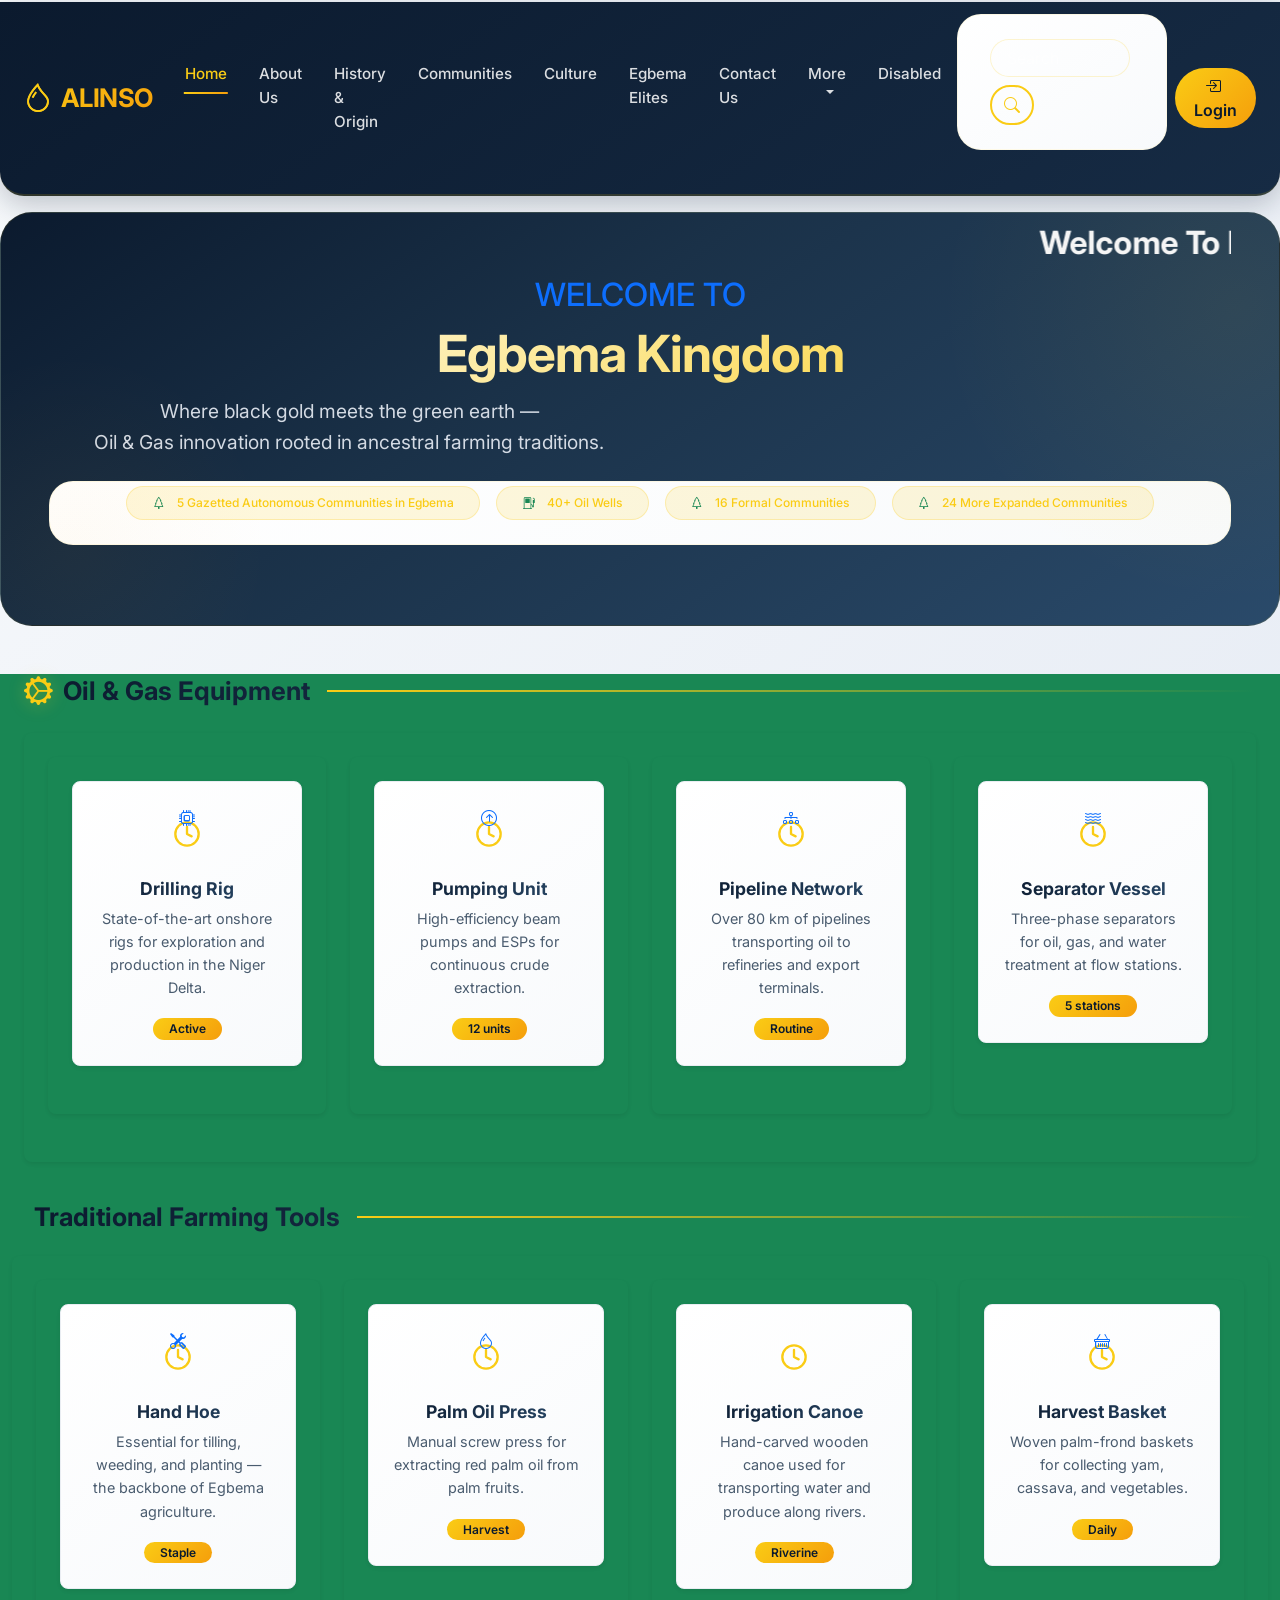
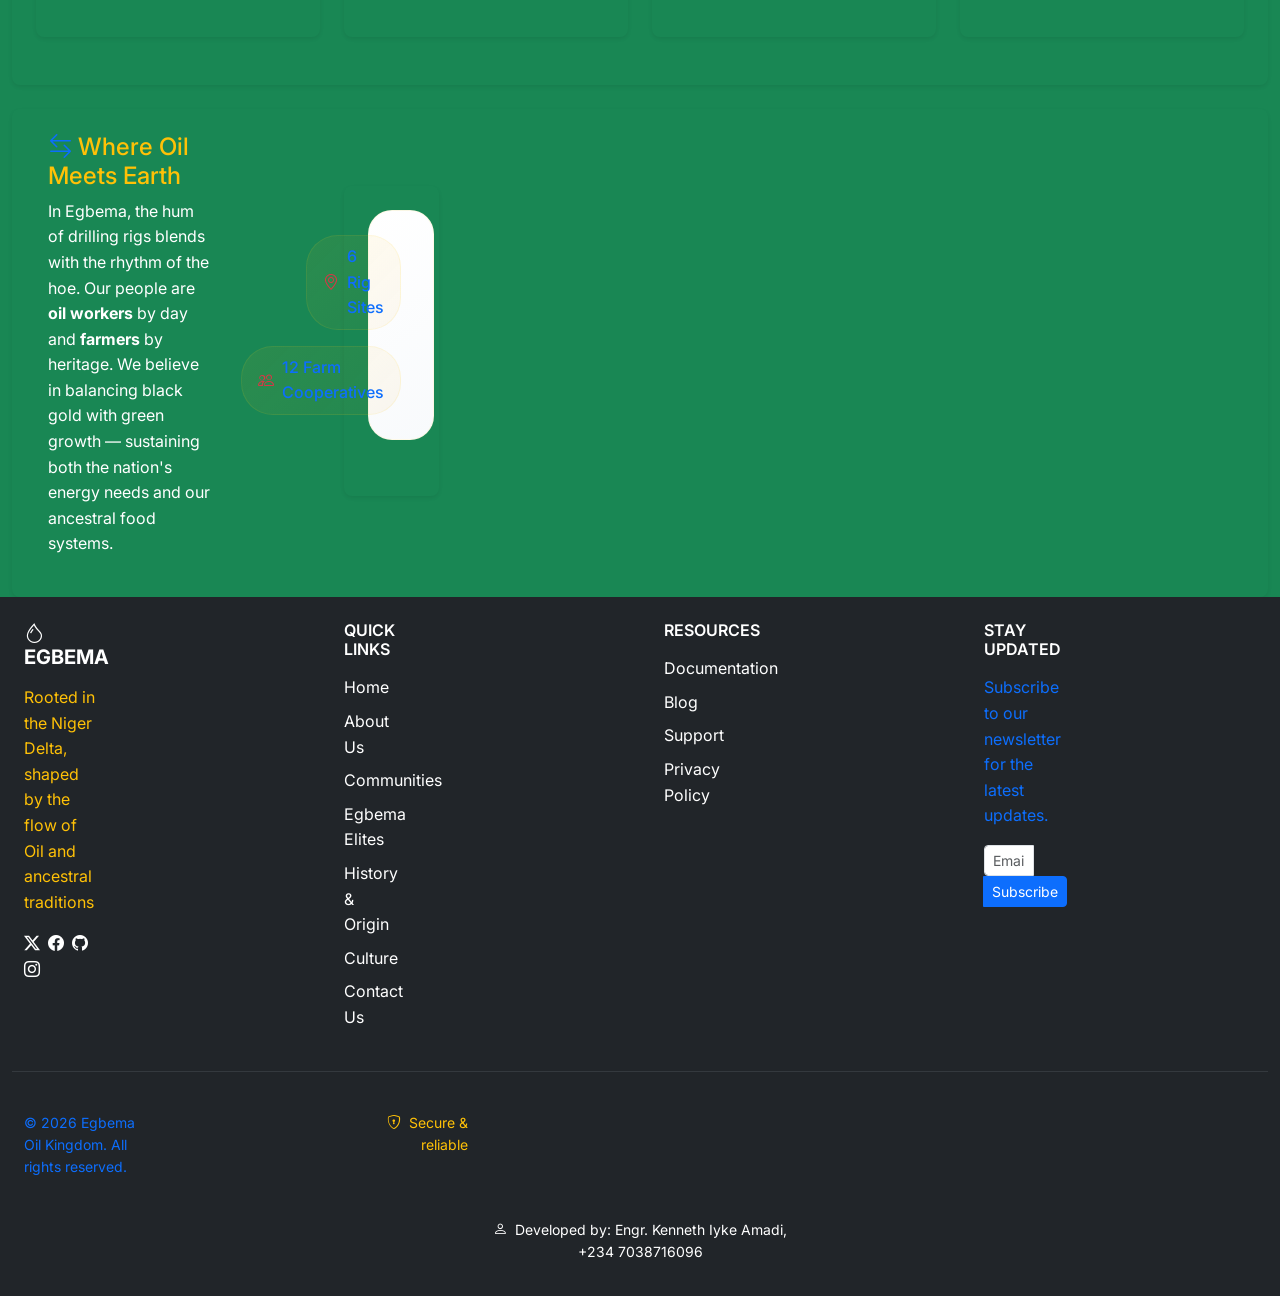
==== html/index.html @ 87650bb4 "index.html" ====
<!DOCTYPE html>
<html lang="en">
<head>
    <meta charset="UTF-8" />
    <meta name="viewport" content="width=device-width, initial-scale=1.0"/>
    <title>Egbema Oil Kingdom - Home</title>
    <!-- Bootstrap & Icons -->
    <link rel="stylesheet" href="https://cdn.jsdelivr.net/npm/bootstrap-icons@1.11.3/font/bootstrap-icons.min.css">
    <link href="https://cdn.jsdelivr.net/npm/bootstrap@5.3.2/dist/css/bootstrap.min.css" rel="stylesheet">
    <link href="https://fonts.googleapis.com/css2?family=Inter:opsz,wght@14..32,400;14..32,600;14..32,700&display=swap" rel="stylesheet">
    <link rel="stylesheet" href="https://cdn.jsdelivr.net/npm/bootstrap-icons@1.11.3/font/bootstrap-icons.min.css">
    <link rel="stylesheet" href="../css/index.css">
   
</head>
<body>

<div class="container-fluid p-0">

    <!-- ===== NAVBAR ===== -->
    <nav class="navbar bg-dark navbar-expand-lg navbar-dark">
        <div class="container-fluid px-4">
            <a class="navbar-brand" href="index.html">
                <i class="bi bi-droplet text-primary"></i>ALINSO
            </a>
            <button class="navbar-toggler" type="button" data-bs-toggle="collapse" data-bs-target="#navbarMain" 
                    aria-controls="navbarMain" aria-expanded="false" aria-label="Toggle navigation">
                <span class="navbar-toggler-icon"></span>
            </button>
            <div class="collapse navbar-collapse" id="navbarMain">
                <ul class="navbar-nav me-auto mb-2 mb-lg-0">
                    <li class="nav-item"><a class="nav-link active" href="index.html">Home</a></li>
                    <li class="nav-item"><a class="nav-link" href="about.html">About Us</a></li>
                    <li class="nav-item"><a class="nav-link" href="history.html">History & Origin</a></li>
                    <li class="nav-item"><a class="nav-link" href="community.html">Communities</a></li>
                    <li class="nav-item"><a class="nav-link" href="culture.html">Culture</a></li>
                    <li class="nav-item"><a class="nav-link" href="elite.html">Egbema Elites</a></li>
                    <li class="nav-item"><a class="nav-link" href="contact.html">Contact Us</a></li>
                    <li class="nav-item dropdown">
                        <a class="nav-link dropdown-toggle" href="#" id="navbarDropdown" role="button" 
                           data-bs-toggle="dropdown" aria-expanded="false">More</a>
                        <ul class="dropdown-menu" aria-labelledby="navbarDropdown">
                            <li><a class="dropdown-item" href="#">Action</a></li>
                            <li><a class="dropdown-item" href="#">Another action</a></li>
                            <li><hr class="dropdown-divider"></li>
                            <li><a class="dropdown-item" href="#">Something else</a></li>
                        </ul>
                    </li>
                    <li class="nav-item"><a class="nav-link disabled" href="#" tabindex="-1">Disabled</a></li>
                </ul>
                <form class="d-flex me-2" role="search">
                    <input class="form-control me-1" type="search" placeholder="Search" aria-label="Search" style="max-width:160px;">
                    <button class="btn btn-outline-primary" type="submit"><i class="bi bi-search"></i></button>
                </form>
                <button class="btn btn-primary" type="button"><i class="bi bi-box-arrow-in-right me-1"></i>Login</button>
            </div>
        </div>
    </nav>

    <!-- ===== HERO ===== -->
    <div class="hero text-center py-5 bg-dark mt-1 pt-1">
        <marquee style="font-size: 2em; color: whitesmoke; font-weight: bold;">
         Welcome To Egbema Oil Region - Where Tradition Meets Prosperity!
        </marquee>
        <h2 class="text-primary font-weight: bold;">WELCOME TO</h2>
        <h1 class="display-4 text-warning font-weight: bold;">Egbema Kingdom</h1>
        <p class="sub color: whitesmoke ">Where black gold meets the green earth — <br>Oil &amp; Gas innovation rooted in ancestral farming traditions.</p>
        <div class="d-flex flex-wrap justify-content-center gap-3 mt-1 pt-1">
            <span class="badge bg-success px-4 py-2 rounded-pill text-white"><i class="bi bi-tree me-1 text-success"></i> 5 Gazetted Autonomous Communities in Egbema</span>
            <span class="badge bg-success px-4 py-2 rounded-pill text-white"><i class="bi bi-fuel-pump me-1 text-success"></i> 40+ Oil Wells</span>
            <span class="badge bg-success px-4 py-2 rounded-pill text-white"><i class="bi bi-tree me-1 text-success"></i> 16 Formal Communities</span>
            <span class="badge bg-success px-4 py-2 rounded-pill text-white"><i class="bi bi-tree me-1 text-success"></i> 24 More Expanded Communities</span>

        </div>
    </div>


    <!-- ===== OIL EQUIPMENT ===== -->
    <div class="container bg-success border-radius:10px;">
        <h3 class="section-title text-warning text-center"><i class="bi bi-gear-wide-connected text-center"></i> Oil &amp; Gas Equipment</h3>
        <div class="rows  mb-4 p-4 rounded-3 shadow-sm">
            <div class="col mb-4 p-4 rounded-3 shadow-sm">
                <div class="equipment-card mb-4 p-4 rounded-3 shadow-sm">
                    <div class="icon"><i class="bi bi-cpu text-primary"></i></div>
                    <h5 class="text-warning">Drilling Rig</h5>
                    <p>State-of-the-art onshore rigs for exploration and production in the Niger Delta.</p>
                    <span class="badge">Active</span>
                </div>
            </div>
            <div class="col mb-4 p-4 rounded-3 shadow-sm ">
                <div class="equipment-card mb-4 p-4 rounded-3 shadow-sm">
                    <div class="icon"><i class="bi bi-arrow-up-circle text-primary"></i></div>
                    <h5 class="text-warning">Pumping Unit</h5>
                    <p>High-efficiency beam pumps and ESPs for continuous crude extraction.</p>
                    <span class="badge">12 units</span>
                </div>
            </div>
            <div class="col mb-4 p-4 rounded-3 shadow-sm">
                <div class="equipment-card mb-4 p-4 rounded-3 shadow-sm">
                    <div class="icon"><i class="bi bi-diagram-3 text-primary"></i></div>
                    <h5 class="text-warning">Pipeline Network</h5>
                    <p>Over 80 km of pipelines transporting oil to refineries and export terminals.</p>
                    <span class="badge">Routine</span>
                </div>
            </div>
            <div class="col mb-4 p-4 rounded-3 shadow-sm">
                <div class="equipment-card mb-4 p-4 rounded-3 shadow-sm">
                    <div class="icon"><i class="bi bi-water text-primary"></i></div>
                    <h5 class="text-warning">Separator Vessel</h5>
                    <p>Three-phase separators for oil, gas, and water treatment at flow stations.</p>
                    <span class="badge">5 stations</span>
                </div>
            </div>
        </div>

        <!-- ===== FARMING TOOLS ===== -->
        <h3 class="section-title farming-title text-danger text-center"><i class="bi bi-seedling text-primary"></i> Traditional Farming Tools</h3>
        <div class="row mb-4 p-4 rounded-3 shadow-sm">
            <div class="col mb-4 p-4 rounded-3 shadow-sm">
                <div class="farming-card mb-4 p-4 rounded-3 shadow-sm">
                    <div class="icon"><i class="bi bi-tools text-primary"></i></div>
                    <h5 class="text-warning">Hand Hoe</h5>
                    <p>Essential for tilling, weeding, and planting — the backbone of Egbema agriculture.</p>
                    <span class="badge">Staple</span>
                </div>
            </div>
            <div class="col mb-4 p-4 rounded-3 shadow-sm">
                <div class="farming-card mb-4 p-4 rounded-3 shadow-sm">
                    <div class="icon"><i class="bi bi-droplet text-primary"></i></div>
                    <h5 class="text-warning">Palm Oil Press</h5>
                    <p>Manual screw press for extracting red palm oil from palm fruits.</p>
                    <span class="badge">Harvest</span>
                </div>
            </div>
            <div class="col mb-4 p-4 rounded-3 shadow-sm">
                <div class="farming-card mb-4 p-4 rounded-3 shadow-sm">
                    <div class="icon"><i class="bi bi-boat text-primary"></i></div>
                    <h5 class="text-warning">Irrigation Canoe</h5>
                    <p>Hand-carved wooden canoe used for transporting water and produce along rivers.</p>
                    <span class="badge">Riverine</span>
                </div>
            </div>
            <div class="col mb-4 p-4 rounded-3 shadow-sm">
                <div class="farming-card mb-4 p-4 rounded-3 shadow-sm">
                    <div class="icon"><i class="bi bi-basket text-primary"></i></div>
                    <h5 class="text-warning">Harvest Basket</h5>
                    <p>Woven palm-frond baskets for collecting yam, cassava, and vegetables.</p>
                    <span class="badge">Daily</span>
                </div>
            </div>
        </div>

        <!-- ===== CULTURAL BRIDGE ===== -->
        <div class="bridge-row row align-items-center mb-4 p-4 rounded-3 shadow-sm">
            <div class="col-lg-8">
                <h4 class="text-warning text-center>"><i class="bi bi-arrow-left-right text-primary text-ceter"></i> Where Oil Meets Earth</h4>
                <p class="text-white">
                    In Egbema, the hum of drilling rigs blends with the rhythm of the hoe. Our people are 
                    <strong>oil workers</strong> by day and <strong>farmers</strong> by heritage. We believe in 
                    balancing <span class="gold">black gold</span> with 
                    <span class="gold">green growth</span> — 
                    sustaining both the nation's energy needs and our ancestral food systems.
                </p>
            </div>
            <div class="col-lg-4 mb-4 p-4 rounded-3 shadow-sm">
                <div class="d-flex flex-wrap gap-3 justify-content-lg-end">
                    <span class="text-primary"><i class="bi bi-geo-alt text-danger"></i > 6 Rig Sites</span>
                    <span class="text-primary"><i class="bi bi-people text-danger"></i > 12 Farm Cooperatives</span>
                </div>
            </div>
        </div>
    </div>

    <!-- ===== FOOTER ===== -->
    <footer class="bg-dark text-white pt-0.1 pb-3">
    <div class="container">
        <div class="row g-4 pb-4 border-bottom border-secondary border-opacity-25">
            <div class="col-md-4">
                <h5 class="text-uppercase fw-bold mb-3">
                    <i class="bi bi-droplet me-2"></i>EGBEMA
                </h5>
                <p class="text-warning font-size: 0.95rem">
                    Rooted in the Niger Delta, shaped by the flow of Oil and ancestral traditions
                </p>
                <div class="mt-2">
                    <a href="#" class="social-icon me-1"><i class="bi bi-twitter-x"></i></a>
                    <a href="#" class="social-icon me-1"><i class="bi bi-facebook"></i></a>
                    <a href="#" class="social-icon me-1"><i class="bi bi-github"></i></a>
                    <a href="#" class="social-icon"><i class="bi bi-instagram"></i></a>
                </div>
            </div>
            <div class="col-md-2">
                <h6 class="text-uppercase fw-semibold mb-3">Quick links</h6>
                <ul class="list-unstyled">
                    <li class="mb-2"><a href="index.html" class="footer-link">Home</a></li>
                    <li class="mb-2"><a href="about.html" class="footer-link">About Us</a></li>
                    <li class="mb-2"><a href="community.html" class="footer-link">Communities</a></li>
                    <li class="mb-2"><a href="elite.html" class="footer-link">Egbema Elites</a></li>
                    <li class="mb-2"><a href="history.html" class="footer-link">History & Origin</a></li>
                    <li class="mb-2"><a href="culture.html" class="footer-link">Culture</a></li>
                    <li class="mb-2"><a href="contact.html" class="footer-link">Contact Us</a></li>
                </ul>
            </div>
            <div class="col-md-3">
                <h6 class="text-uppercase fw-semibold mb-3">Resources</h6>
                <ul class="list-unstyled">
                    <li class="mb-2"><a href="#" class="footer-link">Documentation</a></li>
                    <li class="mb-2"><a href="https://kenesmond.blogspot.com" class="footer-link">Blog</a></li>
                    <li class="mb-2"><a href="#" class="footer-link">Support</a></li>
                    <li class="mb-2"><a href="#" class="footer-link">Privacy Policy</a></li>
                </ul>
            </div>
            <div class="col-md-3">
                <h6 class="text-uppercase fw-semibold mb-3">Stay updated</h6>
                <p class="text-primary">Subscribe to our newsletter for the latest updates.</p>
                <form>
                    <div class="input-group">
                        <input type="email" class="form-control form-control-sm" placeholder="Email" aria-label="Email">
                        <button class="btn btn-primary btn-sm" type="button">Subscribe</button>
                    </div>
                </form>
            </div>
        </div>
        <div class="row mt-3">
            <div class="col-md-6 text-center text-md-start">
                <p class="small text-primary mb-0">
                    &copy; <span id="currentYear"></span> Egbema Oil Kingdom. All rights reserved.
                </p>
            </div>
            <div class="col-md-6 text-center text-md-end">
                <p class="small text-warning -emphasis mb-0">
                    <i class="bi bi-shield-lock me-1"></i> Secure &amp; reliable
                </p>
            </div>
        </div>
        <p class="text-white-emphasis small mt-2 text-center">
            <i class="bi bi-person me-1"></i> Developed by: Engr. Kenneth Iyke Amadi, <br>+234 7038716096
        </p>
    </div>
</footer>
</div>

<!-- Bootstrap JS -->
<script src="https://cdn.jsdelivr.net/npm/bootstrap@5.3.2/dist/js/bootstrap.bundle.min.js"></script>
 <script src="../javascript/index.js"></script>

</body>
</html>
---- css/index.css ----
* {
    margin: 0;
    padding: 0;
    box-sizing: border-box;
}

body {
    font-family: 'Inter', sans-serif;
    background: linear-gradient(135deg, #f8fafc 0%, #e8edf5 50%, #dce3ef 100%);
    color: #0b1a2e;
    line-height: 1.6;
    min-height: 100vh;
}

a {
    text-decoration: none;
    color: inherit;
}

.container {
    max-width: 1280px;
    margin: 0 auto;
    padding: 0 1.5rem;
}

/* ===== NAVBAR ===== */
.navbar {
    background: linear-gradient(145deg, #0b1a2e 0%, #162b44 100%);
    padding: 0.75rem 0;
    border-radius: 0 0 1.5rem 1.5rem;
    margin-bottom: 1rem;
    margin-top: 0.1rem;
    box-shadow: 0 8px 30px rgba(11, 26, 46, 0.25);
    border-bottom: 2px solid rgba(250, 204, 21, 0.15);
}

.navbar .navbar-brand {
    font-weight: 700;
    font-size: 1.6rem;
    letter-spacing: -0.5px;
    background: linear-gradient(135deg, #facc15, #f59e0b);
    -webkit-background-clip: text;
    -webkit-text-fill-color: transparent;
    background-clip: text;
    display: flex;
    align-items: center;
    gap: 0.5rem;
}

.navbar .navbar-brand i {
    font-size: 1.8rem;
    color: #facc15;
    -webkit-text-fill-color: #facc15;
}

.navbar .navbar-nav .nav-link {
    color: rgba(255, 255, 255, 0.85) !important;
    font-weight: 500;
    padding: 0.5rem 1rem;
    transition: all 0.3s ease;
    font-size: 0.95rem;
    position: relative;
}

.navbar .navbar-nav .nav-link::after {
    content: '';
    position: absolute;
    bottom: 0;
    left: 50%;
    width: 0;
    height: 2px;
    background: linear-gradient(90deg, #facc15, #f59e0b);
    transition: all 0.3s ease;
    transform: translateX(-50%);
}

.navbar .navbar-nav .nav-link:hover::after,
.navbar .navbar-nav .nav-link.active::after {
    width: 60%;
}

.navbar .navbar-nav .nav-link:hover,
.navbar .navbar-nav .nav-link.active {
    color: #facc15 !important;
}

.navbar .navbar-nav .dropdown-menu {
    background: linear-gradient(145deg, #0b1a2e, #162b44);
    border: 1px solid rgba(250, 204, 21, 0.2);
    border-radius: 1rem;
    box-shadow: 0 12px 40px rgba(0, 0, 0, 0.3);
}

.navbar .navbar-nav .dropdown-item {
    color: rgba(255, 255, 255, 0.8);
    font-weight: 400;
    transition: all 0.3s ease;
}

.navbar .navbar-nav .dropdown-item:hover {
    background: rgba(250, 204, 21, 0.1);
    color: #facc15;
}

.navbar .d-flex {
    gap: 0.5rem;
}

.navbar .form-control {
    border-radius: 2rem;
    border: 1px solid rgba(250, 204, 21, 0.2);
    background: rgba(255, 255, 255, 0.08);
    color: #fff;
    padding: 0.4rem 1rem;
    transition: all 0.3s ease;
}

.navbar .form-control:focus {
    border-color: #facc15;
    background: rgba(255, 255, 255, 0.12);
    box-shadow: 0 0 20px rgba(250, 204, 21, 0.1);
}

.navbar .form-control::placeholder {
    color: rgba(255, 255, 255, 0.5);
}

.navbar .btn-outline-primary {
    border: 2px solid #facc15;
    color: #facc15;
    border-radius: 2rem;
    font-weight: 500;
    transition: all 0.3s ease;
}

.navbar .btn-outline-primary:hover {
    background: linear-gradient(135deg, #facc15, #f59e0b);
    color: #0b1a2e;
    border-color: #facc15;
    transform: translateY(-1px);
    box-shadow: 0 4px 15px rgba(250, 204, 21, 0.3);
}

.navbar .btn-primary {
    background: linear-gradient(135deg, #facc15, #f59e0b);
    border: none;
    color: #0b1a2e;
    border-radius: 2rem;
    font-weight: 600;
    padding: 0.4rem 1.2rem;
    transition: all 0.3s ease;
}

.navbar .btn-primary:hover {
    transform: translateY(-2px);
    box-shadow: 0 6px 20px rgba(250, 204, 21, 0.4);
    background: linear-gradient(135deg, #fde047, #facc15);
}

.navbar-toggler {
    border-color: rgba(250, 204, 21, 0.3);
}

.navbar-toggler-icon {
    background-image: url("data:image/svg+xml,%3csvg xmlns='http://www.w3.org/2000/svg' viewBox='0 0 30 30'%3e%3cpath stroke='rgba(250,204,21,0.8)' stroke-linecap='round' stroke-miterlimit='10' stroke-width='2' d='M4 7h22M4 15h22M4 23h22'/%3e%3c/svg%3e");
}

/* ===== HERO ===== */
.hero {
    background: linear-gradient(145deg, #0b1a2e 0%, #1a3148 40%, #2a4a6a 100%);
    border-radius: 2rem;
    padding: 4rem 3rem;
    margin-bottom: 3rem;
    margin-top: auto;
    color: #fff;
    position: relative;
    overflow: hidden;
    border: 1px solid rgba(250, 204, 21, 0.1);
}
.to{
    font-size: 1.2rem;
    font-weight: 800;
    color: green;
    margin-bottom: 0.5rem;
}
.hero::before {
    content: '';
    position: absolute;
    top: -50%;
    right: -20%;
    width: 600px;
    height: 600px;
    background: radial-gradient(circle, rgba(250, 204, 21, 0.06) 0%, transparent 70%);
    border-radius: 50%;
    pointer-events: none;
}

.hero::after {
    content: '';
    position: absolute;
    bottom: -30%;
    left: -10%;
    width: 400px;
    height: 400px;
    background: radial-gradient(circle, rgba(245, 158, 11, 0.04) 0%, transparent 70%);
    border-radius: 50%;
    pointer-events: none;
}

.hero h1 {
    font-size: 3.2rem;
    font-weight: 700;
    letter-spacing: -1px;
    margin-bottom: 0.75rem;
    background: linear-gradient(135deg, #ffffff 0%, #facc15 100%);
    -webkit-background-clip: text;
    -webkit-text-fill-color: transparent;
    background-clip: text;
}

.hero .sub {
    font-size: 1.2rem;
    font-weight: 400;
    opacity: 0.9;
    max-width: 600px;
    margin-bottom: 1.5rem;
    color: #e8edf5;
}

.hero .cut {
    display: flex;
    flex-wrap: wrap;
    gap: 0.75rem;
}

.hero .badge {
    background: rgba(250, 204, 21, 0.15) !important;
    color: #facc15 !important;
    font-weight: 500;
    padding: 0.6rem 1.6rem !important;
    border: 1px solid rgba(250, 204, 21, 0.25);
    transition: all 0.3s ease;
}

.hero .badge:hover {
    background: rgba(250, 204, 21, 0.25) !important;
    transform: translateY(-2px);
    box-shadow: 0 4px 20px rgba(250, 204, 21, 0.15);
}

/* ===== STATS ===== */
.stats-row {
    display: grid;
    grid-template-columns: repeat(4, 1fr);
    gap: 1.5rem;
    margin-bottom: 3.5rem;
}

.stats-row .col {
    background: linear-gradient(145deg, #ffffff, #f5f7fa);
    padding: 1.5rem 1rem;
    border-radius: 1.5rem;
    text-align: center;
    box-shadow: 0 4px 20px rgba(0, 0, 0, 0.05);
    border: 1px solid rgba(250, 204, 21, 0.1);
    transition: all 0.3s ease;
    position: relative;
    overflow: hidden;
}

.stats-row .col::before {
    content: '';
    position: absolute;
    top: 0;
    left: 0;
    right: 0;
    height: 3px;
    background: linear-gradient(90deg, #facc15, #f59e0b, #facc15);
    opacity: 0;
    transition: opacity 0.3s ease;
}

.stats-row .col:hover {
    transform: translateY(-4px);
    box-shadow: 0 8px 30px rgba(250, 204, 21, 0.12);
    border-color: rgba(250, 204, 21, 0.2);
}

.stats-row .col:hover::before {
    opacity: 1;
}

.stat-number {
    font-size: 2.4rem;
    font-weight: 700;
    background: linear-gradient(135deg, #0b1a2e, #2a4a6a);
    -webkit-background-clip: text;
    -webkit-text-fill-color: transparent;
    background-clip: text;
    line-height: 1.2;
}

.stat-label {
    font-size: 0.9rem;
    color: #4a5c6f;
    font-weight: 500;
    letter-spacing: 0.3px;
}

/* ===== SECTION TITLE ===== */
.section-title {
    font-size: 1.6rem;
    font-weight: 700;
    margin: 2.5rem 0 1.5rem;
    display: flex;
    align-items: center;
    gap: 0.6rem;
    background: linear-gradient(135deg, #0b1a2e, #2a4a6a);
    -webkit-background-clip: text;
    -webkit-text-fill-color: transparent;
    background-clip: text;
    position: relative;
}

.section-title::after {
    content: '';
    flex: 1;
    height: 2px;
    background: linear-gradient(90deg, #facc15, transparent);
    margin-left: 0.5rem;
}

.section-title i {
    color: #facc15;
    font-size: 1.8rem;
    -webkit-text-fill-color: #facc15;
    filter: drop-shadow(0 2px 8px rgba(250, 204, 21, 0.3));
}

/* ===== EQUIPMENT & FARMING CARDS ===== */
.rows,
.row {
    display: grid;
    grid-template-columns: repeat(4, 1fr);
    gap: 1.5rem;
    margin-bottom: 2.5rem;
}

.equipment-card,
.farming-card {
    background: linear-gradient(145deg, #ffffff, #f8fafc);
    border-radius: 1.5rem;
    padding: 1.8rem 1.2rem;
    box-shadow: 0 4px 16px rgba(0, 0, 0, 0.04);
    border: 1px solid #e9edf2;
    transition: all 0.3s ease;
    text-align: center;
    position: relative;
    overflow: hidden;
}

.equipment-card::before,
.farming-card::before {
    content: '';
    position: absolute;
    top: 0;
    left: 0;
    right: 0;
    height: 3px;
    background: linear-gradient(90deg, #facc15, #f59e0b);
    opacity: 0;
    transition: opacity 0.3s ease;
}

.equipment-card:hover,
.farming-card:hover {
    transform: translateY(-6px);
    box-shadow: 0 12px 40px rgba(250, 204, 21, 0.1);
    border-color: rgba(250, 204, 21, 0.2);
}

.equipment-card:hover::before,
.farming-card:hover::before {
    opacity: 1;
}

.equipment-card .icon,
.farming-card .icon {
    width: 56px;
    height: 56px;
    background: linear-gradient(135deg, #f0f4f9, #e8edf5);
    border-radius: 1rem;
    margin: 0 auto 1rem;
    background-image: url("data:image/svg+xml,%3Csvg xmlns='http://www.w3.org/2000/svg' width='32' height='32' viewBox='0 0 24 24' fill='none' stroke='%23facc15' stroke-width='2' stroke-linecap='round' stroke-linejoin='round'%3E%3Ccircle cx='12' cy='12' r='10'/%3E%3Cpath d='M12 6v6l4 2'/%3E%3C/svg%3E");
    background-repeat: no-repeat;
    background-position: center;
    background-size: 28px;
    transition: all 0.3s ease;
}

.equipment-card:hover .icon,
.farming-card:hover .icon {
    background: linear-gradient(135deg, #facc15, #f59e0b);
    transform: scale(1.05) rotate(-5deg);
}

.equipment-card h5,
.farming-card h5 {
    font-weight: 700;
    font-size: 1.1rem;
    background: linear-gradient(135deg, #0b1a2e, #2a4a6a);
    -webkit-background-clip: text;
    -webkit-text-fill-color: transparent;
    background-clip: text;
}

.equipment-card p,
.farming-card p {
    font-size: 0.9rem;
    color: #4a5c6f;
    margin: 0.5rem 0 1rem;
}

.equipment-card .badge,
.farming-card .badge {
    background: linear-gradient(135deg, #facc15, #f59e0b);
    color: #0b1a2e;
    font-weight: 600;
    padding: 0.3rem 1rem;
    border-radius: 2rem;
    transition: all 0.3s ease;
}

.equipment-card:hover .badge,
.farming-card:hover .badge {
    transform: scale(1.05);
    box-shadow: 0 4px 15px rgba(250, 204, 21, 0.3);
}

/* ===== CULTURAL BRIDGE ===== */
.border {
    background: linear-gradient(145deg, #ffffff, #f8fafc);
    border-radius: 1.5rem;
    padding: 2rem;
    border: 1px solid rgba(250, 204, 21, 0.15);
    margin-bottom: 2rem;
    transition: all 0.3s ease;
    position: relative;
    overflow: hidden;
}

.border::before {
    content: '';
    position: absolute;
    top: -50%;
    right: -20%;
    width: 200px;
    height: 200px;
    background: radial-gradient(circle, rgba(250, 204, 21, 0.05) 0%, transparent 70%);
    border-radius: 50%;
    pointer-events: none;
}

.border:hover {
    box-shadow: 0 8px 30px rgba(250, 204, 21, 0.08);
    border-color: rgba(250, 204, 21, 0.25);
}

.border h4 {
    font-weight: 700;
    display: flex;
    align-items: center;
    gap: 0.6rem;
    background: linear-gradient(135deg, #0b1a2e, #2a4a6a);
    -webkit-background-clip: text;
    -webkit-text-fill-color: transparent;
    background-clip: text;
}

.border h4 i {
    color: #facc15;
    -webkit-text-fill-color: #facc15;
}

.border p {
    color: #2a3f55;
    margin-top: 0.5rem;
}

.border span {
    font-weight: 600;
    color: #facc15;
}

.d-flex {
    display: flex;
    flex-wrap: wrap;
    gap: 1.5rem;
    background: linear-gradient(145deg, #ffffff, #f8fafc);
    border-radius: 1.5rem;
    padding: 1.5rem 2rem;
    border: 1px solid rgba(250, 204, 21, 0.1);
    margin-bottom: 2rem;
    transition: all 0.3s ease;
}

.d-flex:hover {
    box-shadow: 0 4px 20px rgba(250, 204, 21, 0.06);
    border-color: rgba(250, 204, 21, 0.2);
}

.d-flex span {
    font-weight: 500;
    color: #0b1a2e;
    display: flex;
    align-items: center;
    gap: 0.5rem;
    padding: 0.5rem 1rem;
    background: linear-gradient(135deg, rgba(250, 204, 21, 0.08), rgba(245, 158, 11, 0.05));
    border-radius: 2rem;
    border: 1px solid rgba(250, 204, 21, 0.1);
}

/* ===== FOOTER ===== */
.footer {
    background: linear-gradient(145deg, #0b1a2e 0%, #162b44 50%, #0b1a2e 100%);
    color: rgba(255, 255, 255, 0.8);
    border-radius: 2rem 2rem 0 0;
    padding: 3rem 2rem 1.5rem;
    margin-top: 3rem;
    border-top: 2px solid rgba(250, 204, 21, 0.1);
}

.footer .row {
    display: grid;
    grid-template-columns: repeat(4, 1fr);
    gap: 2rem;
    margin-bottom: 2rem;
}

.footer h5 {
    background: linear-gradient(135deg, #facc15, #f59e0b);
    -webkit-background-clip: text;
    -webkit-text-fill-color: transparent;
    background-clip: text;
    font-weight: 700;
    font-size: 1.4rem;
    letter-spacing: -0.5px;
}

.footer h6 {
    color: #facc15;
    font-weight: 600;
    margin-bottom: 1rem;
    font-size: 1rem;
}

.footer p {
    font-size: 0.9rem;
    opacity: 0.8;
}

.footer .social-icon {
    display: inline-flex;
    align-items: center;
    justify-content: center;
    width: 36px;
    height: 36px;
    border-radius: 50%;
    background: rgba(255, 255, 255, 0.06);
    color: rgba(255, 255, 255, 0.8);
    transition: all 0.3s ease;
    font-size: 1.1rem;
    border: 1px solid rgba(250, 204, 21, 0.1);
}

.footer .social-icon:hover {
    background: linear-gradient(135deg, #facc15, #f59e0b);
    color: #0b1a2e;
    transform: translateY(-2px);
    box-shadow: 0 4px 20px rgba(250, 204, 21, 0.3);
}

.footer .list {
    list-style: none;
    padding: 0;
}

.footer .list li {
    margin-bottom: 0.4rem;
}

.footer .footer-link {
    color: rgba(255, 255, 255, 0.7);
    font-size: 0.9rem;
    transition: all 0.3s ease;
}

.footer .footer-link:hover {
    color: #facc15;
    padding-left: 0.3rem;
}

.footer .input-group .form-control {
    background: rgba(255, 255, 255, 0.06);
    border: 1px solid rgba(250, 204, 21, 0.15);
    color: #fff;
    border-radius: 2rem 0 0 2rem;
    font-size: 0.85rem;
    transition: all 0.3s ease;
}

.footer .input-group .form-control:focus {
    border-color: #facc15;
    background: rgba(255, 255, 255, 0.1);
    box-shadow: 0 0 20px rgba(250, 204, 21, 0.05);
}

.footer .input-group .form-control::placeholder {
    color: rgba(255, 255, 255, 0.4);
}

.footer .input-group .btn-warning {
    background: linear-gradient(135deg, #facc15, #f59e0b);
    border: none;
    color: #0b1a2e;
    font-weight: 600;
    border-radius: 0 2rem 2rem 0;
    font-size: 0.85rem;
    transition: all 0.3s ease;
}

.footer .input-group .btn-warning:hover {
    transform: scale(1.02);
    box-shadow: 0 4px 20px rgba(250, 204, 21, 0.3);
}

.footer .reserve {
    font-size: 0.85rem;
    opacity: 0.6;
    text-align: center;
    border-top: 1px solid rgba(250, 204, 21, 0.1);
    padding-top: 1.5rem;
    margin-top: 1.5rem;
}

.footer .ken {
    text-align: center;
    font-size: 0.8rem;
    opacity: 0.5;
    margin-top: 1rem;
    display: flex;
    justify-content: center;
    align-items: center;
    gap: 0.4rem;
}

.footer .ken i {
    font-size: 1rem;
    color: #facc15;
}

/* ============================================ */
/* ===== RESPONSIVE – @media QUERIES ===== */
/* ============================================ */

/* Tablets & small laptops (≤ 1024px) */
@media (max-width: 1024px) {
    .hero {
        padding: 3rem 2rem;
    }
    .hero h1 {
        font-size: 2.8rem;
    }
    .stats-row {
        grid-template-columns: repeat(2, 1fr);
    }
    .rows,
    .row {
        grid-template-columns: repeat(2, 1fr);
    }
    .footer .row {
        grid-template-columns: repeat(2, 1fr);
    }
}

/* Mobile (≤ 768px) */
@media (max-width: 768px) {
    .container {
        padding: 0 1rem;
    }

    /* ---- navbar ---- */
    .navbar {
        padding: 0.5rem 0;
        border-radius: 0 0 1rem 1rem;
    }
    .navbar .navbar-brand {
        font-size: 1.3rem;
    }
    .navbar .navbar-nav .nav-link {
        padding: 0.4rem 0.8rem;
        font-size: 0.9rem;
    }
    .navbar .navbar-nav .nav-link::after {
        display: none;
    }
    .navbar .d-flex {
        flex-wrap: wrap;
        margin-top: 0.5rem;
    }
    .navbar .form-control {
        width: 100% !important;
        margin-bottom: 0.5rem;
    }
    .navbar .btn-outline-primary,
    .navbar .btn-primary {
        width: 100%;
        justify-content: center;
    }

    /* ---- hero ---- */
    .hero {
        padding: 2.5rem 1.5rem;
        border-radius: 1.5rem;
    }
    .hero h1 {
        font-size: 2.2rem;
    }
    .hero .sub {
        font-size: 1rem;
    }
    .hero .cut {
        flex-direction: column;
        align-items: flex-start;
    }
    .hero .badge {
        width: 100%;
        text-align: center;
    }

    /* ---- stats ---- */
    .stats-row {
        grid-template-columns: 1fr 1fr;
        gap: 0.75rem;
    }
    .stats-row .col {
        padding: 1rem 0.5rem;
    }
    .stat-number {
        font-size: 1.8rem;
    }

    /* ---- cards (equipment & farming) ---- */
    .rows,
    .row {
        grid-template-columns: 1fr 1fr;
        gap: 0.75rem;
    }
    .equipment-card,
    .farming-card {
        padding: 1.2rem 0.8rem;
    }
    .equipment-card h5,
    .farming-card h5 {
        font-size: 1rem;
    }
    .equipment-card p,
    .farming-card p {
        font-size: 0.8rem;
    }

    /* ---- section title ---- */
    .section-title {
        font-size: 1.3rem;
        margin: 1.5rem 0 1rem;
    }

    /* ---- cultural bridge ---- */
    .border {
        padding: 1.5rem;
    }
    .d-flex {
        padding: 1rem 1.5rem;
        flex-direction: column;
        gap: 0.5rem;
    }

    /* ---- footer ---- */
    .footer {
        padding: 2rem 1rem 1rem;
        border-radius: 1.5rem 1.5rem 0 0;
    }
    .footer .row {
        grid-template-columns: 1fr;
        gap: 1.5rem;
    }
    .footer .input-group .form-control {
        font-size: 0.8rem;
    }
    .footer .input-group .btn-warning {
        font-size: 0.8rem;
    }
    .footer .reserve {
        font-size: 0.75rem;
    }
    .footer .ken {
        font-size: 0.7rem;
        flex-wrap: wrap;
    }
}

/* Very small phones (≤ 480px) */
@media (max-width: 480px) {
    .hero h1 {
        font-size: 1.8rem;
    }
    .hero .sub {
        font-size: 0.9rem;
    }
    .stats-row {
        grid-template-columns: 1fr 1fr;
        gap: 0.5rem;
    }
    .stats-row .col {
        padding: 0.75rem 0.25rem;
    }
    .stat-number {
        font-size: 1.5rem;
    }
    .stat-label {
        font-size: 0.7rem;
    }
    .rows,
    .row {
        grid-template-columns: 1fr 1fr;
        gap: 0.5rem;
    }
    .equipment-card,
    .farming-card {
        padding: 1rem 0.5rem;
    }
    .equipment-card .icon,
    .farming-card .icon {
        width: 40px;
        height: 40px;
        background-size: 20px;
    }
    .equipment-card .badge,
    .farming-card .badge {
        font-size: 0.65rem;
        padding: 0.2rem 0.8rem;
    }
    .section-title {
        font-size: 1.1rem;
    }
    .footer h5 {
        font-size: 1.2rem;
    }
    .footer .list li {
        font-size: 0.85rem;
    }
}
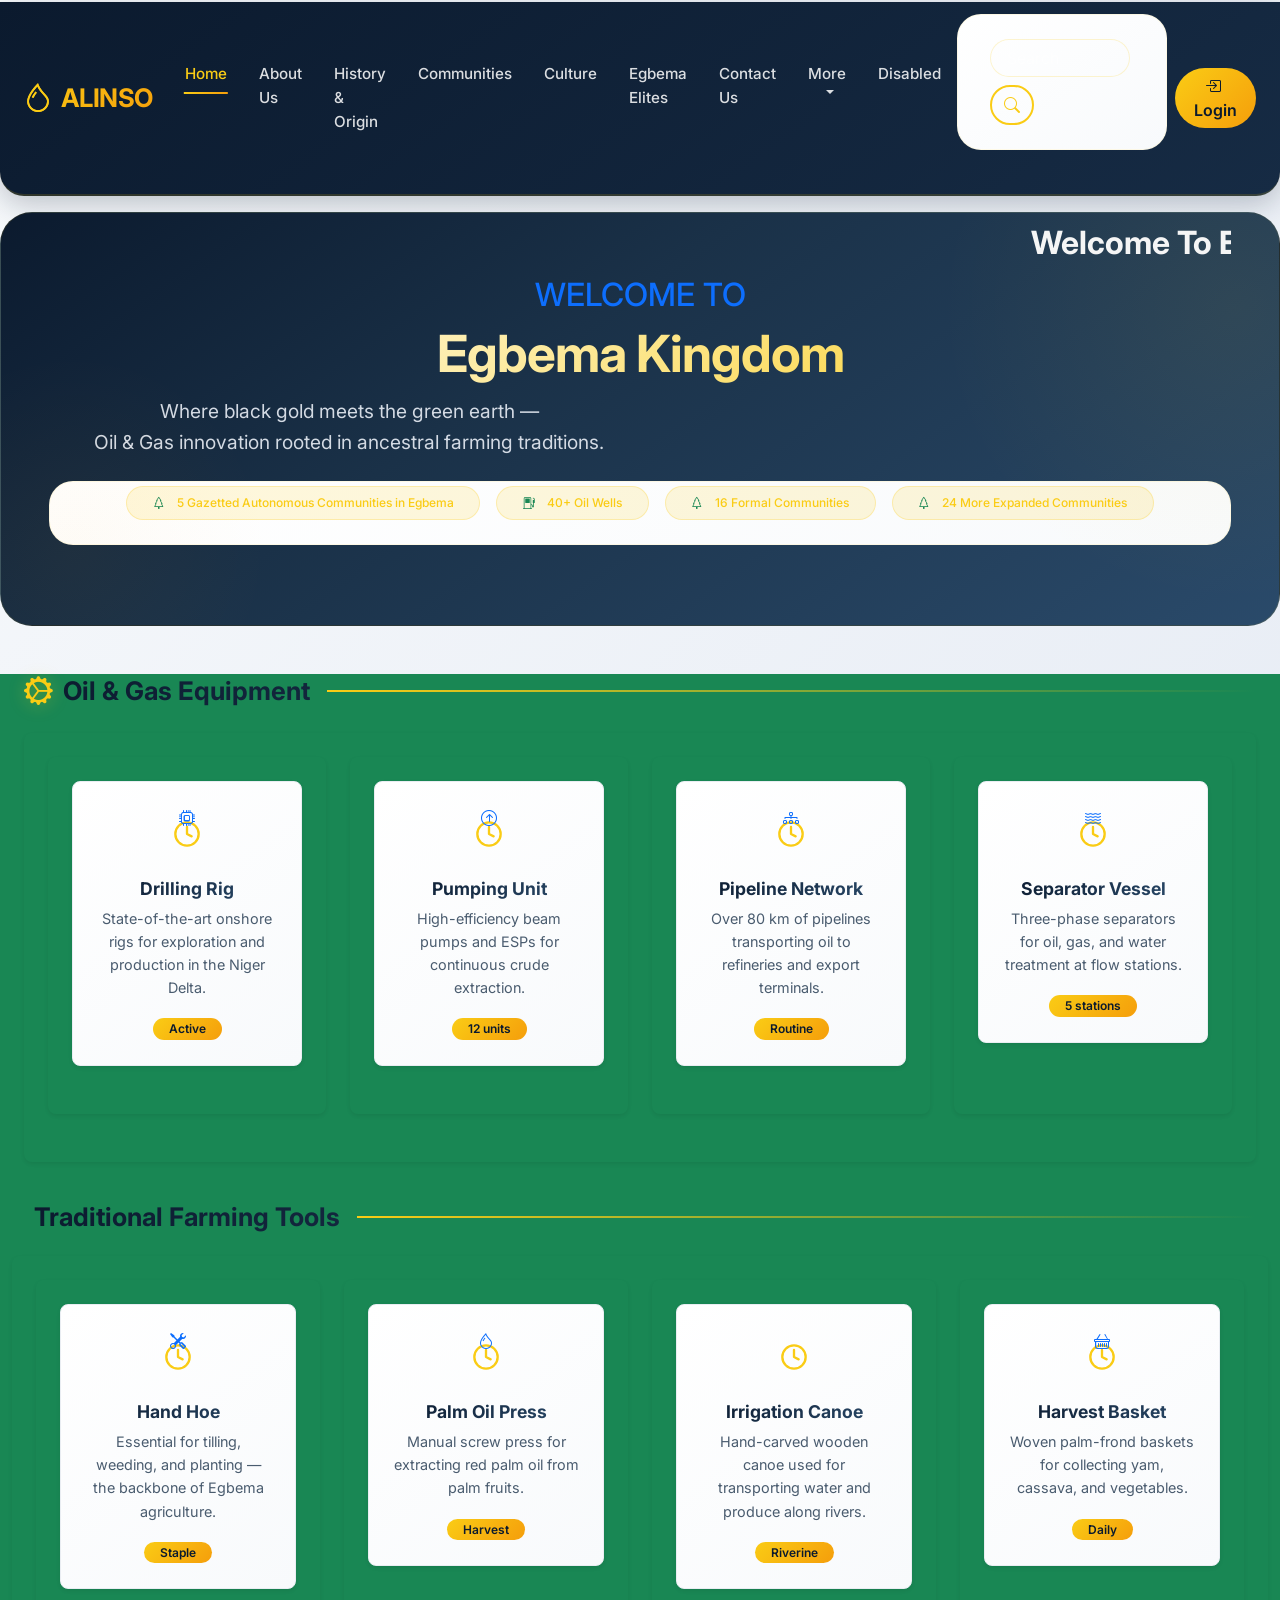
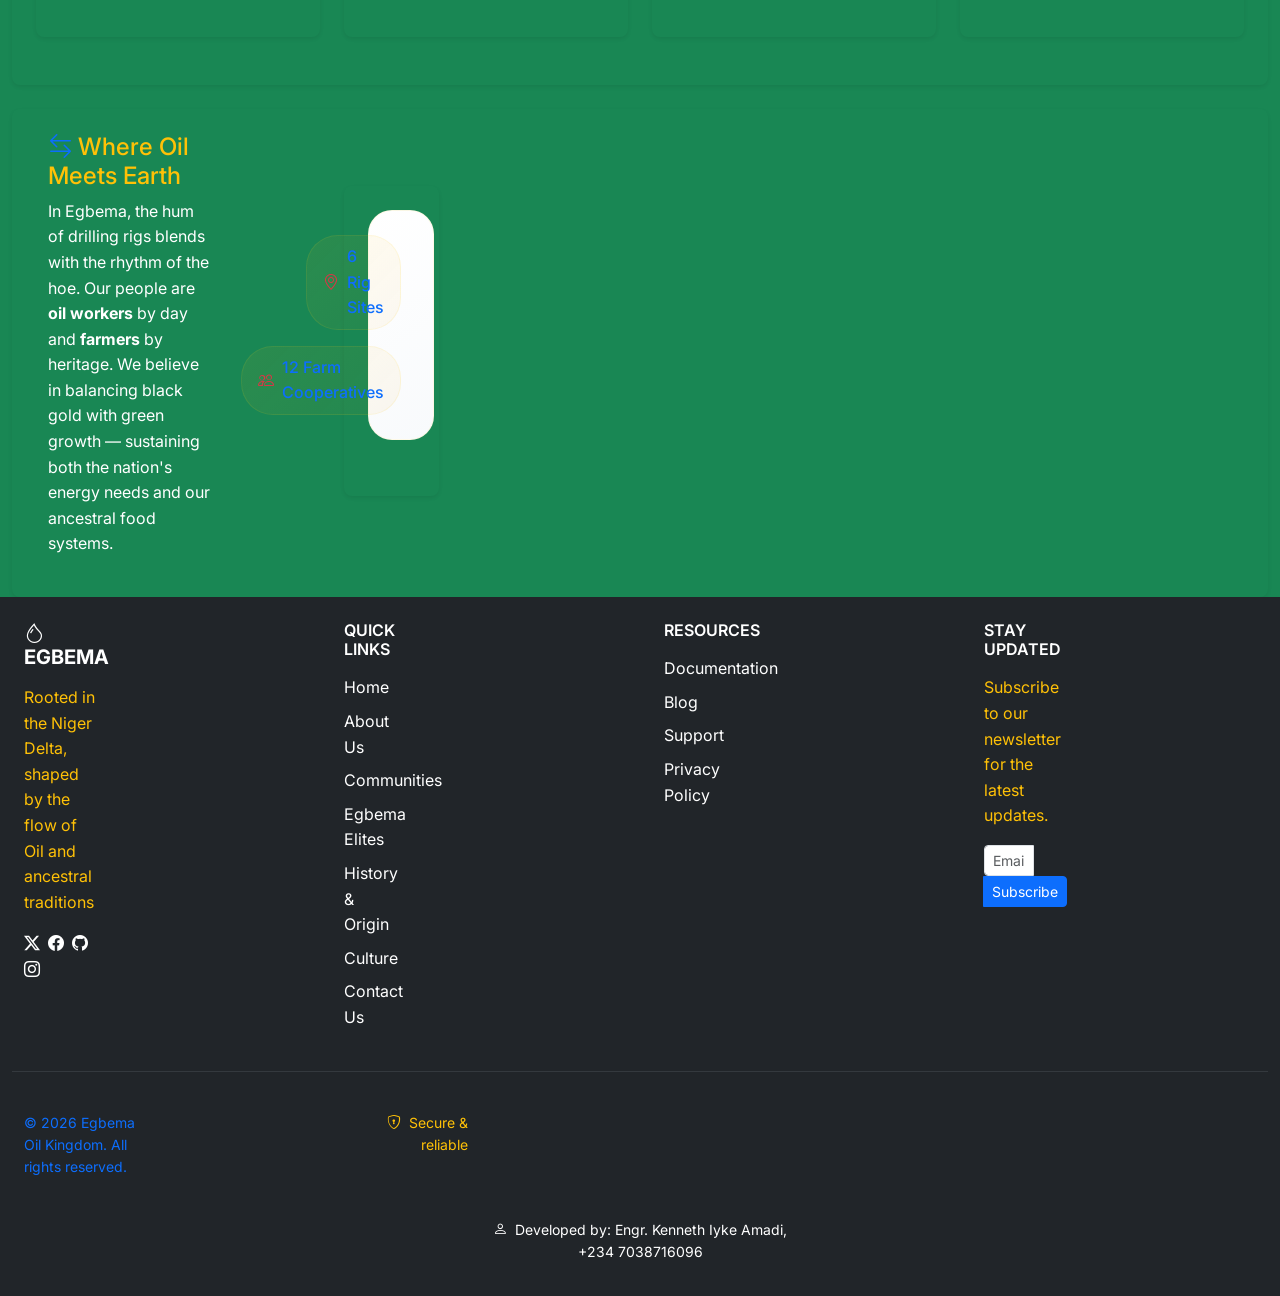
==== commit 44acde53: "index.html" ====
--- a/html/index.html
+++ b/html/index.html
@@ -211,7 +211,7 @@
             </div>
             <div class="col-md-3">
                 <h6 class="text-uppercase fw-semibold mb-3">Stay updated</h6>
-                <p class="text-primary">Subscribe to our newsletter for the latest updates.</p>
+                <p class="text-warning">Subscribe to our newsletter for the latest updates.</p>
                 <form>
                     <div class="input-group">
                         <input type="email" class="form-control form-control-sm" placeholder="Email" aria-label="Email">
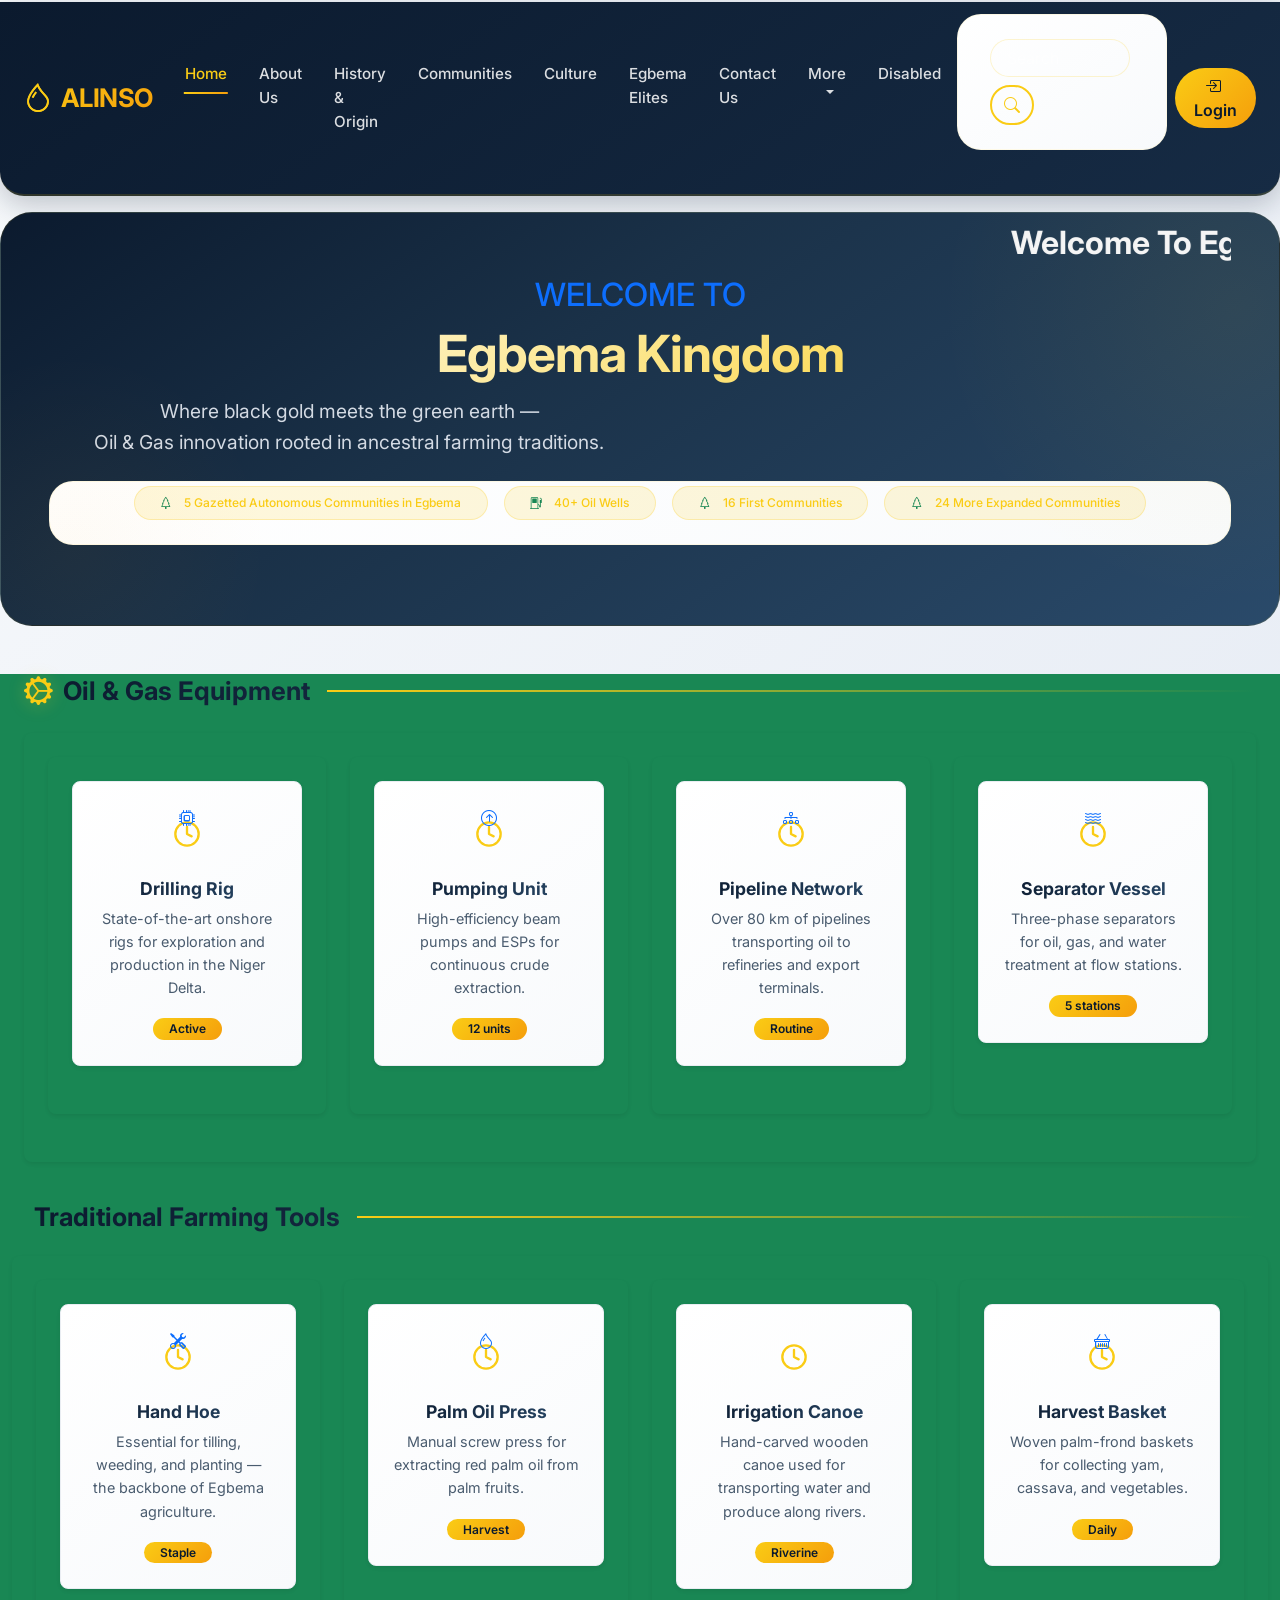
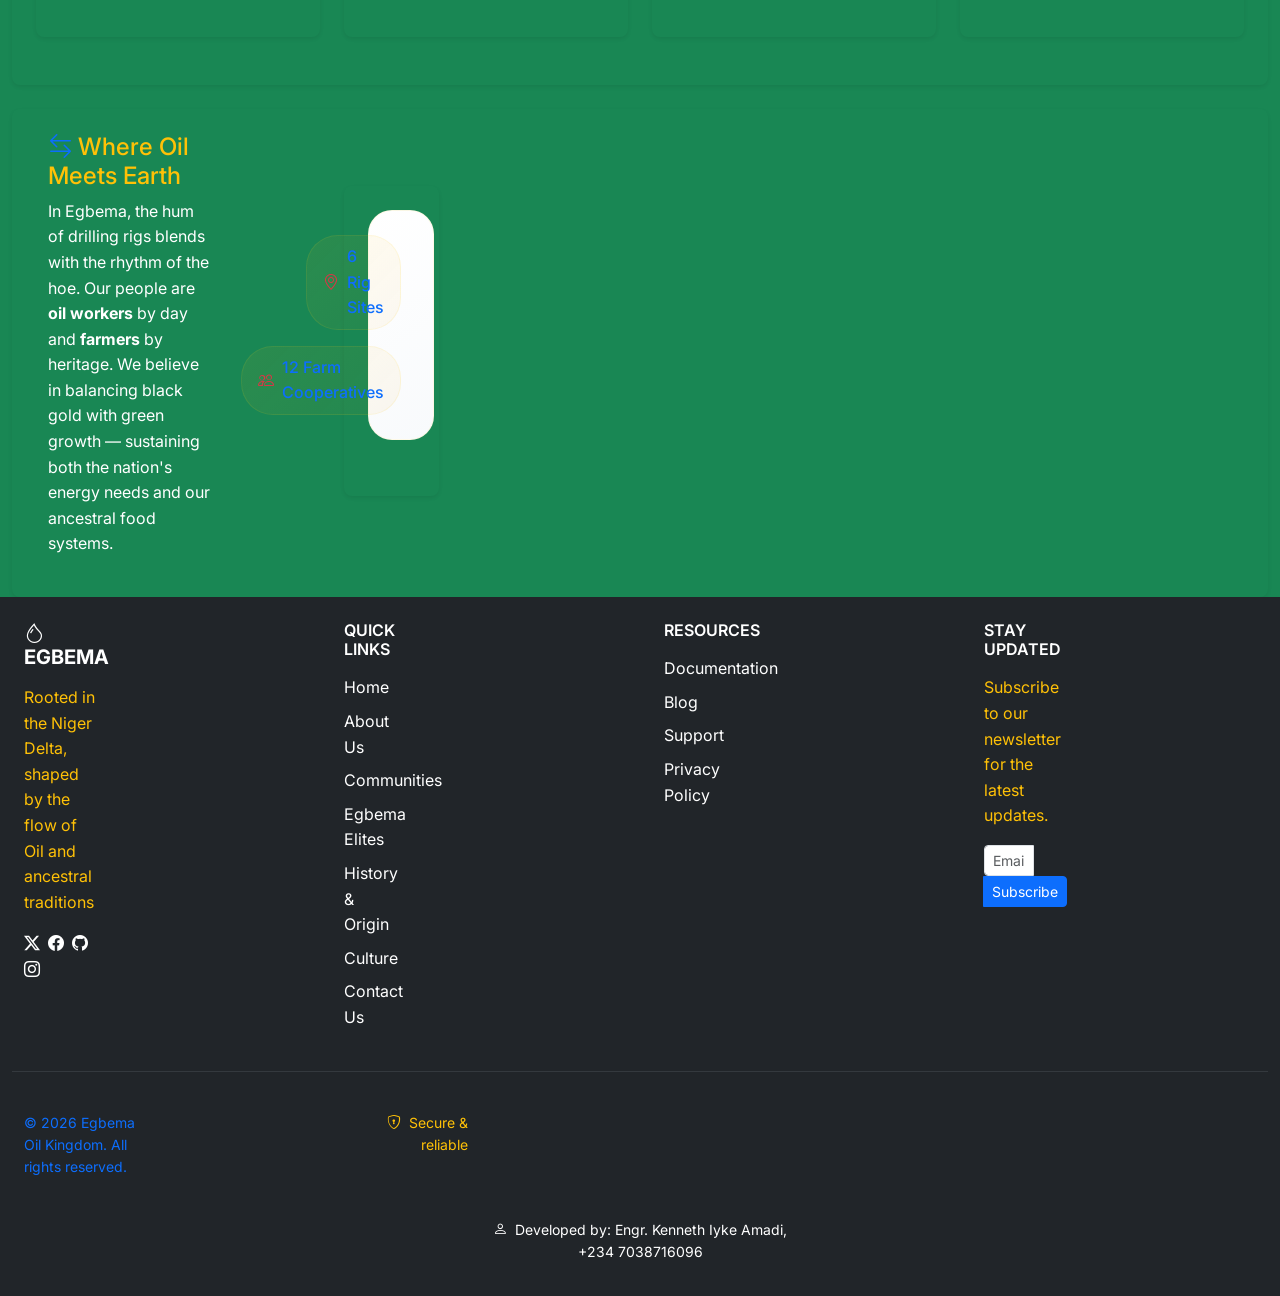
==== commit 054abd32: "Enhance styling of historical timeline header in about.html" ====
--- a/html/index.html
+++ b/html/index.html
@@ -67,7 +67,7 @@
         <div class="d-flex flex-wrap justify-content-center gap-3 mt-1 pt-1">
             <span class="badge bg-success px-4 py-2 rounded-pill text-white"><i class="bi bi-tree me-1 text-success"></i> 5 Gazetted Autonomous Communities in Egbema</span>
             <span class="badge bg-success px-4 py-2 rounded-pill text-white"><i class="bi bi-fuel-pump me-1 text-success"></i> 40+ Oil Wells</span>
-            <span class="badge bg-success px-4 py-2 rounded-pill text-white"><i class="bi bi-tree me-1 text-success"></i> 16 Formal Communities</span>
+            <span class="badge bg-success px-4 py-2 rounded-pill text-white"><i class="bi bi-tree me-1 text-success"></i> 16 First Communities</span>
             <span class="badge bg-success px-4 py-2 rounded-pill text-white"><i class="bi bi-tree me-1 text-success"></i> 24 More Expanded Communities</span>
 
         </div>
@@ -242,6 +242,400 @@
 <!-- Bootstrap JS -->
 <script src="https://cdn.jsdelivr.net/npm/bootstrap@5.3.2/dist/js/bootstrap.bundle.min.js"></script>
  <script src="../javascript/index.js"></script>
+ <script>
+    document.addEventListener('DOMContentLoaded', function() {
+    'use strict';
+
+    // =============================================
+    // 1. MOBILE MENU - Collapse on link click
+    // =============================================
+    const navbarToggler = document.querySelector('.navbar-toggler');
+    const navbarCollapse = document.querySelector('#navbarMain');
+    const navLinks = document.querySelectorAll('.navbar-nav .nav-link');
+
+    // Close mobile menu when a nav link is clicked
+    navLinks.forEach(link => {
+        link.addEventListener('click', function(e) {
+            // Check if the link is a dropdown toggle - don't collapse if it is
+            if (this.classList.contains('dropdown-toggle')) {
+                return;
+            }
+            
+            // Check if the link has dropdown-menu (parent) - don't collapse for dropdown items
+            if (this.closest('.dropdown-menu')) {
+                return;
+            }
+
+            // If navbar is expanded (mobile view), collapse it
+            if (navbarCollapse && navbarCollapse.classList.contains('show')) {
+                const bsCollapse = bootstrap.Collapse.getInstance(navbarCollapse);
+                if (bsCollapse) {
+                    bsCollapse.hide();
+                } else {
+                    // Fallback: toggle the class
+                    navbarCollapse.classList.remove('show');
+                }
+            }
+        });
+    });
+
+    // =============================================
+    // 2. LOGIN BUTTON - Modal or alert
+    // =============================================
+    const loginBtn = document.querySelector('.btn-primary[type="button"]');
+    if (loginBtn) {
+        // Check if it's the login button (contains "Login" text)
+        if (loginBtn.textContent.trim().includes('Login')) {
+            loginBtn.addEventListener('click', function(e) {
+                e.preventDefault();
+                
+                // Create a simple login modal dynamically
+                const existingModal = document.querySelector('#loginModal');
+                if (existingModal) {
+                    existingModal.remove();
+                }
+
+                const modalHTML = `
+                    <div class="modal fade" id="loginModal" tabindex="-1" aria-labelledby="loginModalLabel" aria-hidden="true">
+                        <div class="modal-dialog modal-dialog-centered">
+                            <div class="modal-content" style="background: #0b1a2e; color: #fff; border-radius: 1.5rem; border: 1px solid #1e2f42;">
+                                <div class="modal-header" style="border-bottom: 1px solid #1e2f42;">
+                                    <h5 class="modal-title" id="loginModalLabel" style="color: #facc15;">
+                                        <i class="bi bi-person-circle me-2"></i>Login to Egbema
+                                    </h5>
+                                    <button type="button" class="btn-close btn-close-white" data-bs-dismiss="modal" aria-label="Close"></button>
+                                </div>
+                                <div class="modal-body">
+                                    <form id="loginForm">
+                                        <div class="mb-3">
+                                            <label for="loginEmail" class="form-label" style="color: rgba(255,255,255,0.7);">Email address</label>
+                                            <input type="email" class="form-control" id="loginEmail" placeholder="name@example.com" 
+                                                   style="background: rgba(255,255,255,0.08); border: 1px solid #1e2f42; color: #fff; border-radius: 1rem;">
+                                        </div>
+                                        <div class="mb-3">
+                                            <label for="loginPassword" class="form-label" style="color: rgba(255,255,255,0.7);">Password</label>
+                                            <input type="password" class="form-control" id="loginPassword" placeholder="Enter your password"
+                                                   style="background: rgba(255,255,255,0.08); border: 1px solid #1e2f42; color: #fff; border-radius: 1rem;">
+                                        </div>
+                                        <div class="mb-3 form-check">
+                                            <input type="checkbox" class="form-check-input" id="rememberMe" style="border-color: #1e2f42;">
+                                            <label class="form-check-label" for="rememberMe" style="color: rgba(255,255,255,0.6);">Remember me</label>
+                                        </div>
+                                        <button type="submit" class="btn w-100" style="background: #facc15; color: #0b1a2e; font-weight: 600; border-radius: 2rem; padding: 0.6rem;">
+                                            <i class="bi bi-box-arrow-in-right me-2"></i>Sign In
+                                        </button>
+                                    </form>
+                                    <div class="text-center mt-3">
+                                        <a href="#" style="color: rgba(255,255,255,0.5); font-size: 0.9rem; text-decoration: none;">Forgot password?</a>
+                                        <span style="color: rgba(255,255,255,0.2); margin: 0 0.5rem;">|</span>
+                                        <a href="#" style="color: rgba(255,255,255,0.5); font-size: 0.9rem; text-decoration: none;">Create account</a>
+                                    </div>
+                                </div>
+                            </div>
+                        </div>
+                    </div>
+                `;
+
+                document.body.insertAdjacentHTML('beforeend', modalHTML);
+                
+                // Initialize and show the modal
+                const modalElement = document.querySelector('#loginModal');
+                const modal = new bootstrap.Modal(modalElement);
+                modal.show();
+
+                // Handle login form submission
+                const loginForm = document.querySelector('#loginForm');
+                if (loginForm) {
+                    loginForm.addEventListener('submit', function(e) {
+                        e.preventDefault();
+                        const email = document.querySelector('#loginEmail').value;
+                        const password = document.querySelector('#loginPassword').value;
+                        
+                        if (email && password) {
+                            // Simple demo feedback
+                            alert(`Welcome back! (Demo login)\nEmail: ${email}`);
+                            modal.hide();
+                            // Optionally change button text
+                            loginBtn.innerHTML = `<i class="bi bi-person-check me-1"></i>Logged In`;
+                            loginBtn.style.background = '#2ecc71';
+                            loginBtn.style.color = '#fff';
+                            loginBtn.disabled = true;
+                        } else {
+                            alert('Please enter both email and password.');
+                        }
+                    });
+                }
+
+                // Clean up modal when hidden
+                modalElement.addEventListener('hidden.bs.modal', function() {
+                    if (document.querySelector('#loginModal')) {
+                        document.querySelector('#loginModal').remove();
+                    }
+                });
+            });
+        }
+    }
+
+    // =============================================
+    // 3. SEARCH BUTTON - Enhanced search functionality
+    // =============================================
+    const searchForm = document.querySelector('.d-flex[role="search"]');
+    if (searchForm) {
+        searchForm.addEventListener('submit', function(e) {
+            e.preventDefault();
+            const searchInput = this.querySelector('input[type="search"]');
+            const query = searchInput.value.trim();
+            
+            if (query === '') {
+                alert('Please enter a search term.');
+                return;
+            }
+
+            // Simple search simulation
+            const searchResults = performSearch(query);
+            if (searchResults.length > 0) {
+                let resultMessage = `🔍 Search results for "${query}":\n\n`;
+                searchResults.forEach((result, index) => {
+                    resultMessage += `${index + 1}. ${result}\n`;
+                });
+                alert(resultMessage);
+            } else {
+                alert(`No results found for "${query}".\nTry searching: oil, farming, community, history, culture, elite`);
+            }
+            
+            searchInput.value = '';
+        });
+
+        // Also handle Enter key separately (already handled by form submit)
+        const searchInput = searchForm.querySelector('input[type="search"]');
+        if (searchInput) {
+            searchInput.addEventListener('keypress', function(e) {
+                if (e.key === 'Enter') {
+                    searchForm.dispatchEvent(new Event('submit'));
+                }
+            });
+        }
+    }
+
+    // =============================================
+    // 4. SEARCH FUNCTION - Simulated search data
+    // =============================================
+    function performSearch(query) {
+        const searchableContent = [
+            'Oil wells in Egbema Kingdom',
+            'Farming communities and agriculture',
+            'History and origin of Egbema',
+            'Egbema culture and traditions',
+            'Egbema elite members and leaders',
+            'Contact Egbema Oil Kingdom',
+            'Oil drilling equipment and rigs',
+            'Palm oil production',
+            'Niger Delta oil exploration',
+            'Egbema community development',
+            'Traditional farming tools',
+            'Oil and gas innovation',
+            'Ancestral farming traditions',
+            'Egbema oil discovery 1956',
+            'Pipeline network and infrastructure',
+            'Egbema farmers cooperative',
+            'Cultural bridge oil and farming'
+        ];
+
+        const lowerQuery = query.toLowerCase();
+        return searchableContent.filter(item => 
+            item.toLowerCase().includes(lowerQuery)
+        );
+    }
+
+    // =============================================
+    // 5. FOOTER - Dynamic Year
+    // =============================================
+    const yearSpan = document.getElementById('currentYear');
+    if (yearSpan) {
+        yearSpan.textContent = new Date().getFullYear();
+    }
+
+    // =============================================
+    // 6. CARD INTERACTIONS - Click to show details
+    // =============================================
+    const equipmentCards = document.querySelectorAll('.equipment-card');
+    const farmingCards = document.querySelectorAll('.farming-card');
+
+    // Equipment cards
+    equipmentCards.forEach((card, index) => {
+        card.addEventListener('click', function(e) {
+            // Don't trigger if clicking on badge
+            if (e.target.closest('.badge')) return;
+            
+            const title = this.querySelector('h5')?.textContent || 'Equipment';
+            const desc = this.querySelector('p')?.textContent || 'No description';
+            const badge = this.querySelector('.badge')?.textContent || 'Active';
+            
+            alert(`🛢️ ${title}\n\n${desc}\n\nStatus: ${badge}`);
+        });
+    });
+
+    // Farming cards
+    farmingCards.forEach((card, index) => {
+        card.addEventListener('click', function(e) {
+            if (e.target.closest('.badge')) return;
+            
+            const title = this.querySelector('h5')?.textContent || 'Tool';
+            const desc = this.querySelector('p')?.textContent || 'No description';
+            const badge = this.querySelector('.badge')?.textContent || 'Available';
+            
+            alert(`🌿 ${title}\n\n${desc}\n\nUsage: ${badge}`);
+        });
+    });
+
+    // =============================================
+    // 7. STATS ANIMATION - Simple counter effect
+    // =============================================
+    const statNumbers = document.querySelectorAll('.stat-number');
+    
+    // Check if we should animate (visible on page load)
+    const observer = new IntersectionObserver((entries) => {
+        entries.forEach(entry => {
+            if (entry.isIntersecting) {
+                const el = entry.target;
+                const text = el.textContent;
+                // Only animate if it's a number with + or other suffix
+                const numMatch = text.match(/(\d+)/);
+                if (numMatch) {
+                    const targetNum = parseInt(numMatch[1]);
+                    const suffix = text.replace(/\d+/, '');
+                    animateNumber(el, targetNum, suffix);
+                }
+                observer.unobserve(el);
+            }
+        });
+    }, { threshold: 0.3 });
+
+    statNumbers.forEach(el => {
+        observer.observe(el);
+    });
+
+    function animateNumber(element, target, suffix = '') {
+        const duration = 1000;
+        const startTime = performance.now();
+        const startValue = 0;
+
+        function update(currentTime) {
+            const elapsed = currentTime - startTime;
+            const progress = Math.min(elapsed / duration, 1);
+            
+            // Easing function (easeOutQuad)
+            const eased = 1 - (1 - progress) * (1 - progress);
+            const current = Math.floor(eased * target);
+            
+            element.textContent = current + suffix;
+            
+            if (progress < 1) {
+                requestAnimationFrame(update);
+            } else {
+                element.textContent = target + suffix;
+            }
+        }
+        
+        requestAnimationFrame(update);
+    }
+
+    // =============================================
+    // 8. DROPDOWN - Fix for Bootstrap dropdowns
+    // =============================================
+    const dropdownToggles = document.querySelectorAll('.dropdown-toggle');
+    dropdownToggles.forEach(toggle => {
+        toggle.addEventListener('click', function(e) {
+            // Bootstrap handles this, but we prevent default if needed
+            // This ensures dropdown works properly with our other handlers
+        });
+    });
+
+    // =============================================
+    // 9. CONSOLE INFO - Developer credit
+    // =============================================
+    console.log('%c Egbema Oil Kingdom ', 'background: #0b1a2e; color: #facc15; font-size: 16px; font-weight: bold; padding: 8px 12px; border-radius: 4px;');
+    console.log('%c Developed by: Engr. Kenneth Iyke Amadi ', 'background: #1a3148; color: #fff; font-size: 12px; padding: 4px 8px; border-radius: 4px;');
+    console.log('%c +234 7038716096 ', 'color: #facc15; font-size: 12px;');
+
+    // =============================================
+    // 10. KEYBOARD SHORTCUTS
+    // =============================================
+    document.addEventListener('keydown', function(e) {
+        // Ctrl+Shift+L or Alt+L - Open Login
+        if ((e.ctrlKey && e.shiftKey && (e.key === 'l' || e.key === 'L')) || 
+            (e.altKey && (e.key === 'l' || e.key === 'L'))) {
+            e.preventDefault();
+            if (loginBtn) {
+                loginBtn.click();
+            }
+        }
+        
+        // Ctrl+Shift+S or Alt+S - Focus Search
+        if ((e.ctrlKey && e.shiftKey && (e.key === 's' || e.key === 'S')) || 
+            (e.altKey && (e.key === 's' || e.key === 'S'))) {
+            e.preventDefault();
+            const searchInput = document.querySelector('input[type="search"]');
+            if (searchInput) {
+                searchInput.focus();
+                searchInput.select();
+            }
+        }
+        
+        // Escape - Close any open modals
+        if (e.key === 'Escape') {
+            const openModal = document.querySelector('.modal.show');
+            if (openModal) {
+                const modal = bootstrap.Modal.getInstance(openModal);
+                if (modal) {
+                    modal.hide();
+                }
+            }
+        }
+    });
+
+    // =============================================
+    // 11. SMOOTH SCROLL FOR NAV LINKS (same page)
+    // =============================================
+    const internalLinks = document.querySelectorAll('a[href^="#"]');
+    internalLinks.forEach(link => {
+        link.addEventListener('click', function(e) {
+            const targetId = this.getAttribute('href');
+            if (targetId !== '#') {
+                const targetElement = document.querySelector(targetId);
+                if (targetElement) {
+                    e.preventDefault();
+                    targetElement.scrollIntoView({ behavior: 'smooth', block: 'start' });
+                }
+            }
+        });
+    });
+
+    // =============================================
+    // 12. RESPONSIVE MENU - Fix for overlapping
+    // =============================================
+    function handleMenuOverflow() {
+        if (window.innerWidth <= 768) {
+            const navBar = document.querySelector('.navbar .container-fluid');
+            if (navBar) {
+                // Ensure the toggler and brand are properly positioned
+                const brand = navBar.querySelector('.navbar-brand');
+                const toggler = navBar.querySelector('.navbar-toggler');
+                if (brand && toggler) {
+                    // No extra styling needed - Bootstrap handles it
+                }
+            }
+        }
+    }
+
+    // Run on load and resize
+    handleMenuOverflow();
+    window.addEventListener('resize', handleMenuOverflow);
+
+    console.log('✅ Egbema Oil Kingdom loaded successfully!');
+   });
+
+ </script>
 
 </body>
 </html>
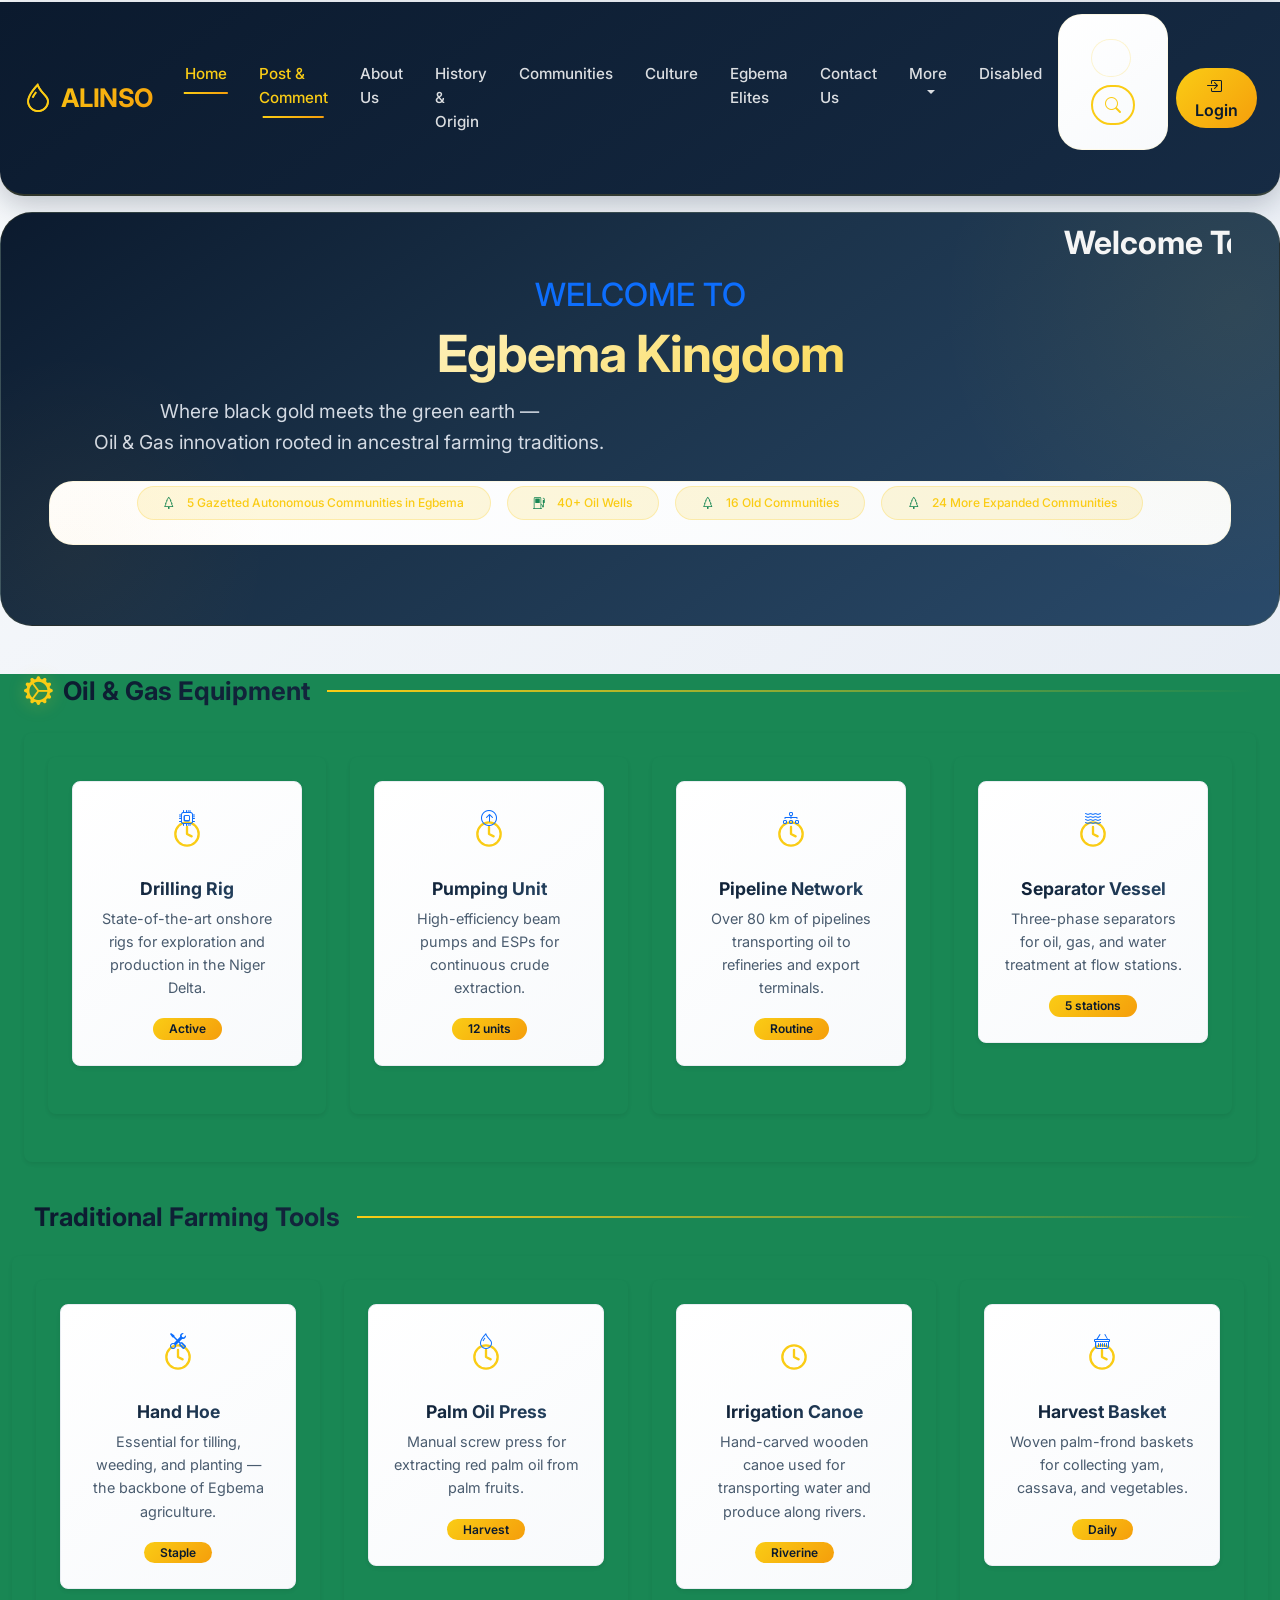
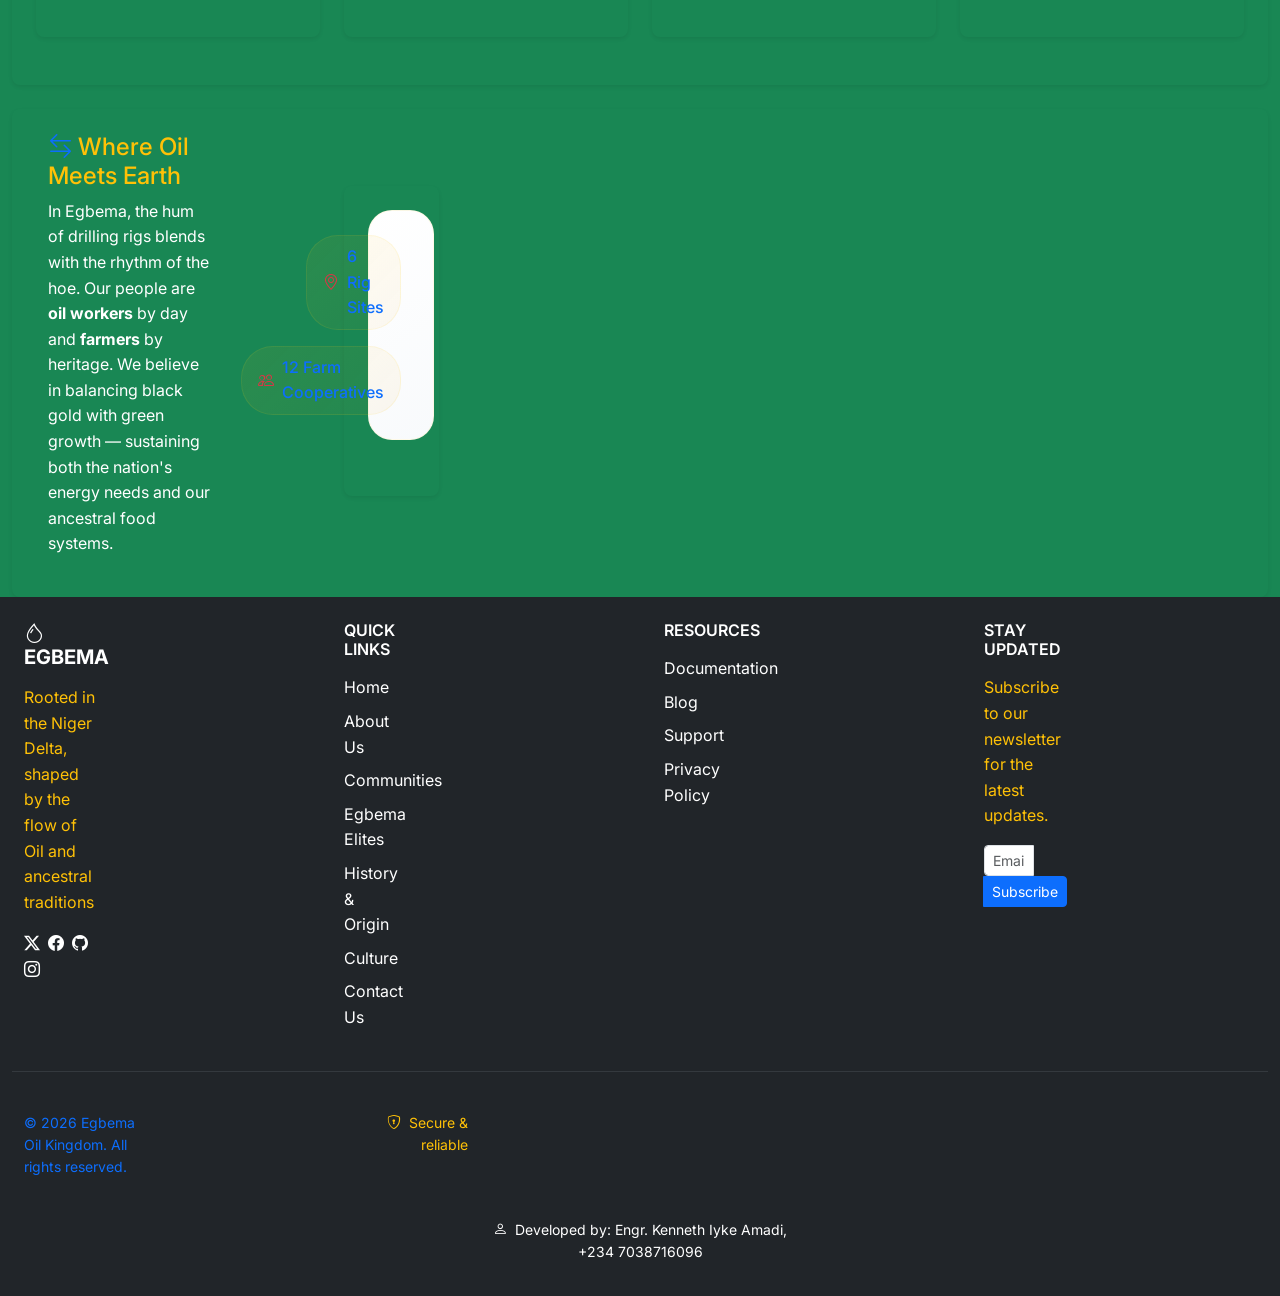
==== commit 78c593e3: "fix: correct spelling errors and update links in HTML files - Fixed spelling of "Lecturer" in elite." ====
--- a/html/index.html
+++ b/html/index.html
@@ -29,6 +29,7 @@
             <div class="collapse navbar-collapse" id="navbarMain">
                 <ul class="navbar-nav me-auto mb-2 mb-lg-0">
                     <li class="nav-item"><a class="nav-link active" href="index.html">Home</a></li>
+                    <li class="nav-item"><a class="nav-link active" href="https://kenesmond.blogspot.com">Post & Comment</a></li>
                     <li class="nav-item"><a class="nav-link" href="about.html">About Us</a></li>
                     <li class="nav-item"><a class="nav-link" href="history.html">History & Origin</a></li>
                     <li class="nav-item"><a class="nav-link" href="community.html">Communities</a></li>
@@ -67,7 +68,7 @@
         <div class="d-flex flex-wrap justify-content-center gap-3 mt-1 pt-1">
             <span class="badge bg-success px-4 py-2 rounded-pill text-white"><i class="bi bi-tree me-1 text-success"></i> 5 Gazetted Autonomous Communities in Egbema</span>
             <span class="badge bg-success px-4 py-2 rounded-pill text-white"><i class="bi bi-fuel-pump me-1 text-success"></i> 40+ Oil Wells</span>
-            <span class="badge bg-success px-4 py-2 rounded-pill text-white"><i class="bi bi-tree me-1 text-success"></i> 16 First Communities</span>
+            <span class="badge bg-success px-4 py-2 rounded-pill text-white"><i class="bi bi-tree me-1 text-success"></i>16 Old Communities</span>
             <span class="badge bg-success px-4 py-2 rounded-pill text-white"><i class="bi bi-tree me-1 text-success"></i> 24 More Expanded Communities</span>
 
         </div>
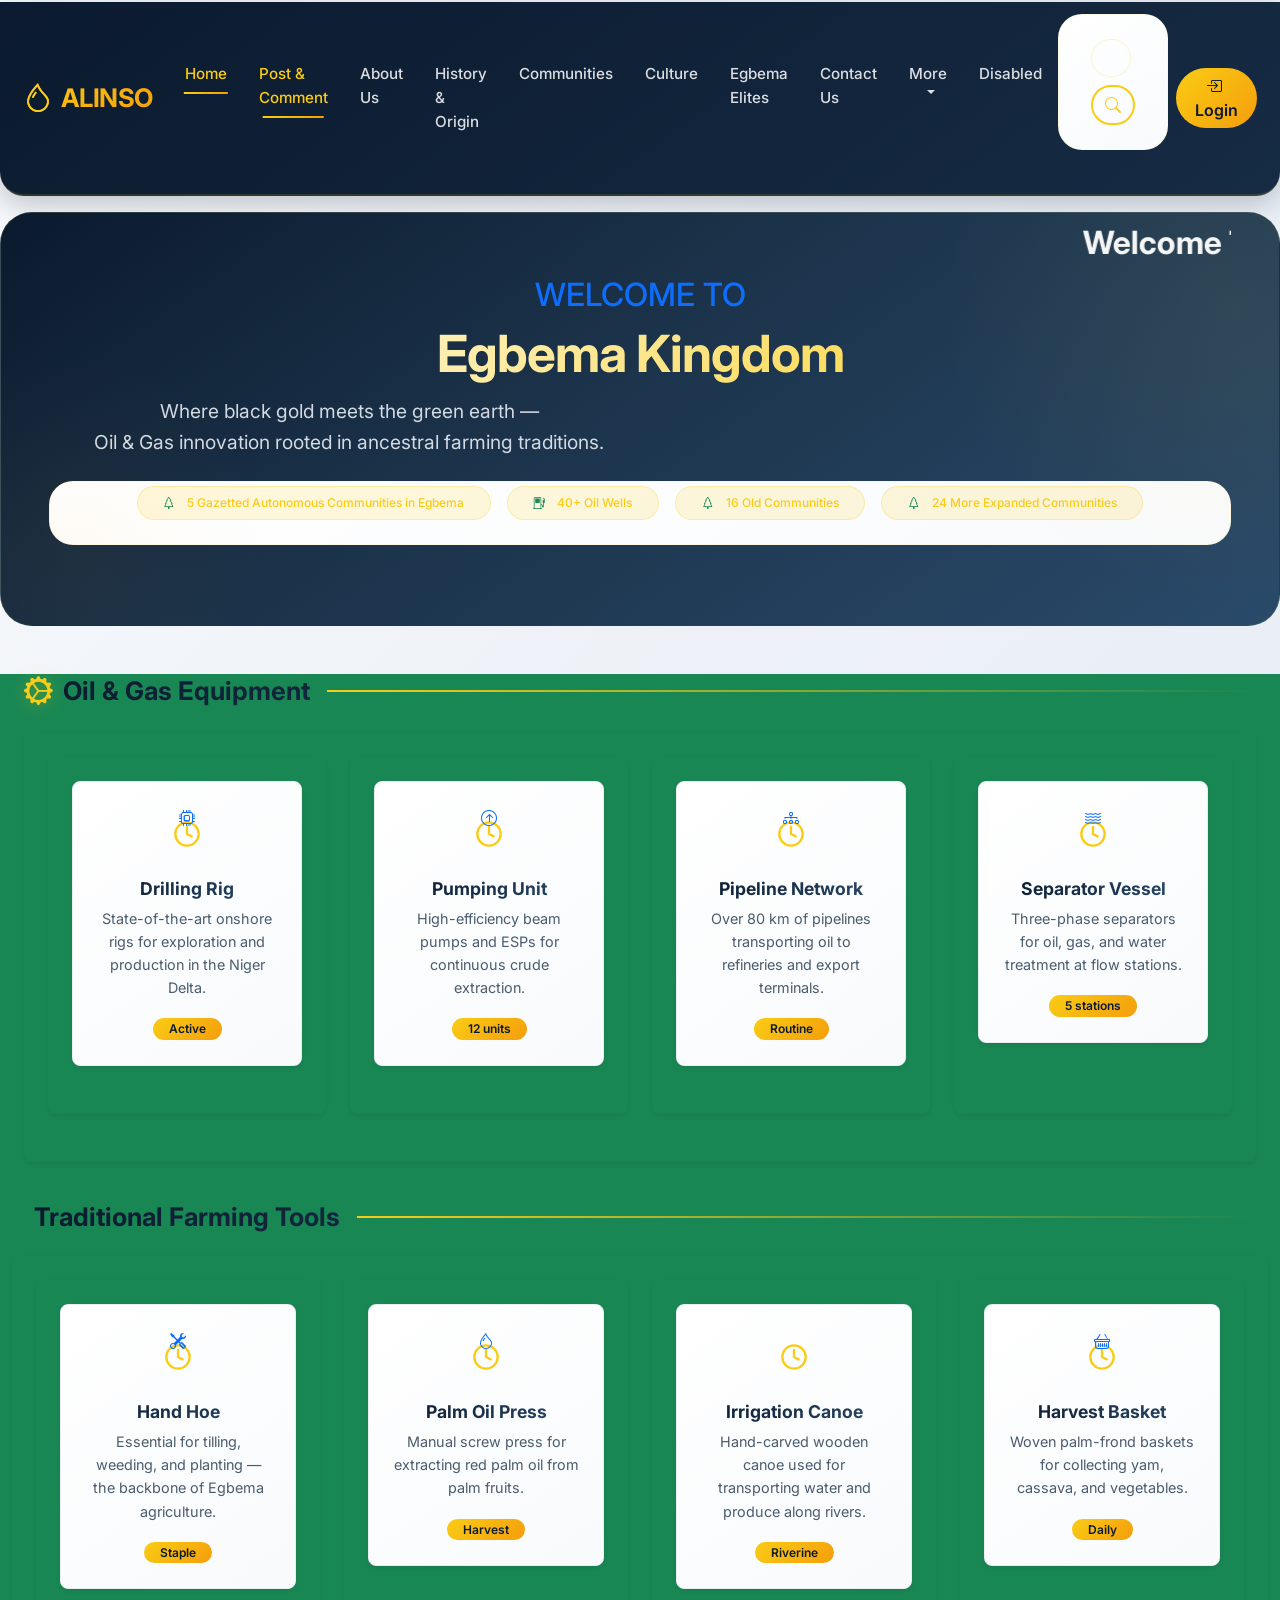
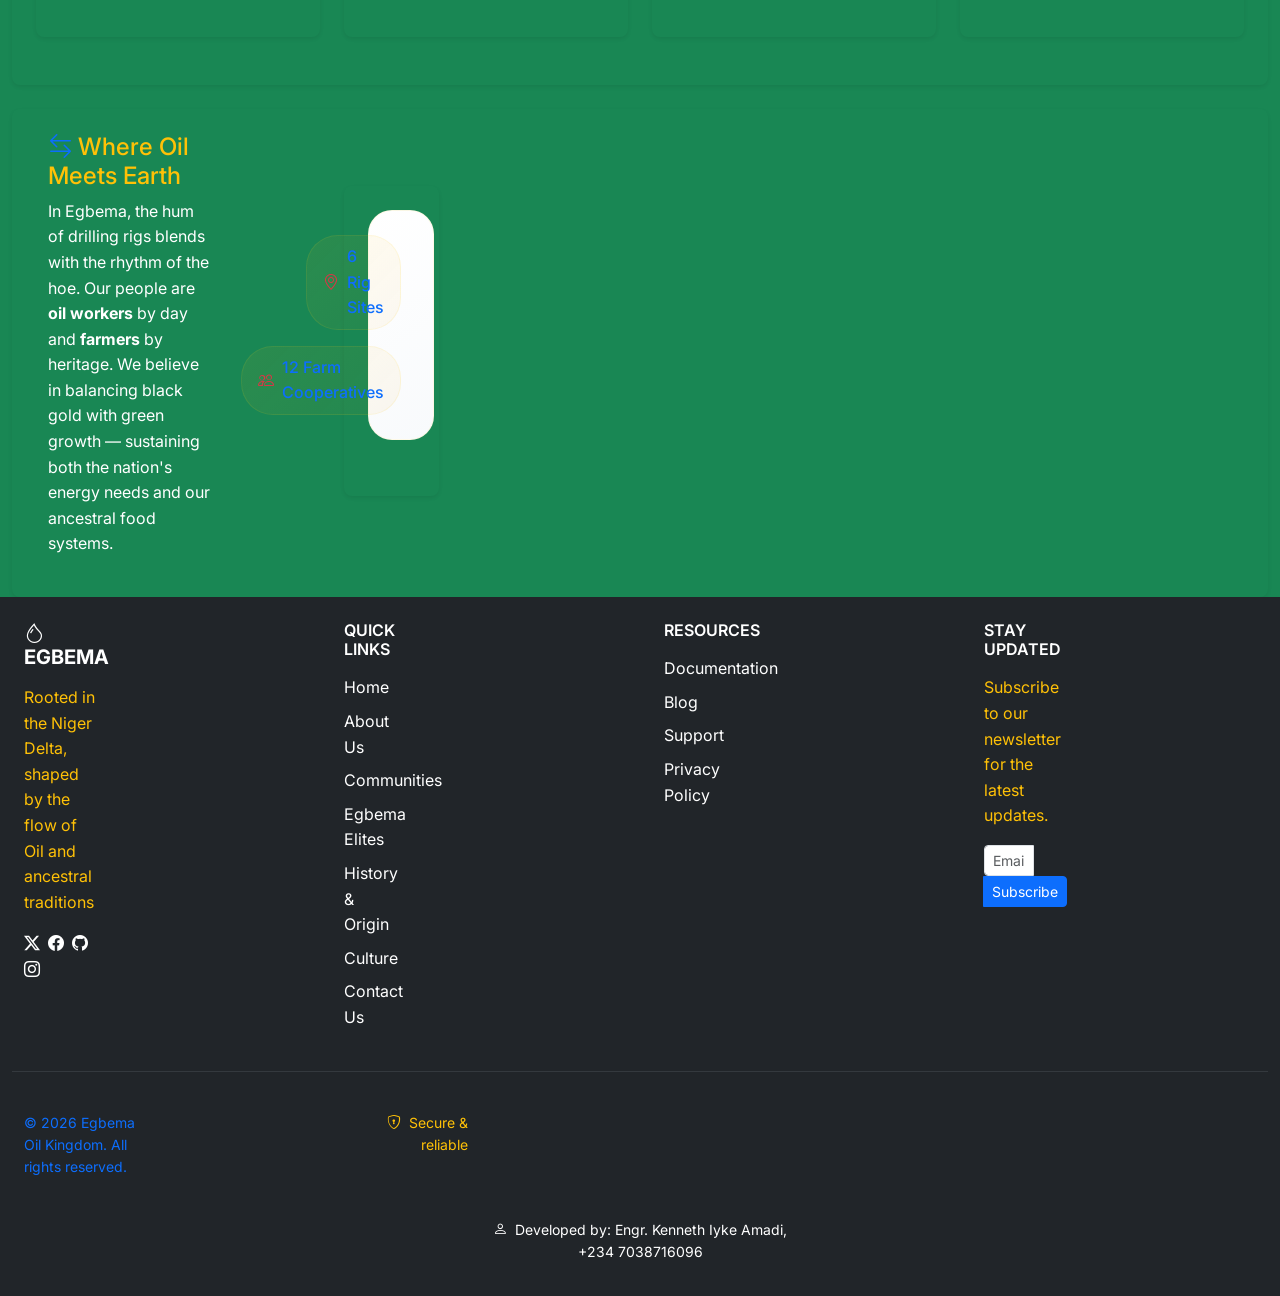
==== commit 0f653ea4: "feat: update dropdown links in navigation for about and index pages" ====
--- a/html/index.html
+++ b/html/index.html
@@ -40,8 +40,8 @@
                         <a class="nav-link dropdown-toggle" href="#" id="navbarDropdown" role="button" 
                            data-bs-toggle="dropdown" aria-expanded="false">More</a>
                         <ul class="dropdown-menu" aria-labelledby="navbarDropdown">
-                            <li><a class="dropdown-item" href="#">Action</a></li>
-                            <li><a class="dropdown-item" href="#">Another action</a></li>
+                            <li><a class="dropdown-item" href="https://kenesmond.blogspot.com">Action</a></li>
+                            <li><a class="dropdown-item" href="https://kenesmond.blogspot.com">Another action</a></li>
                             <li><hr class="dropdown-divider"></li>
                             <li><a class="dropdown-item" href="#">Something else</a></li>
                         </ul>
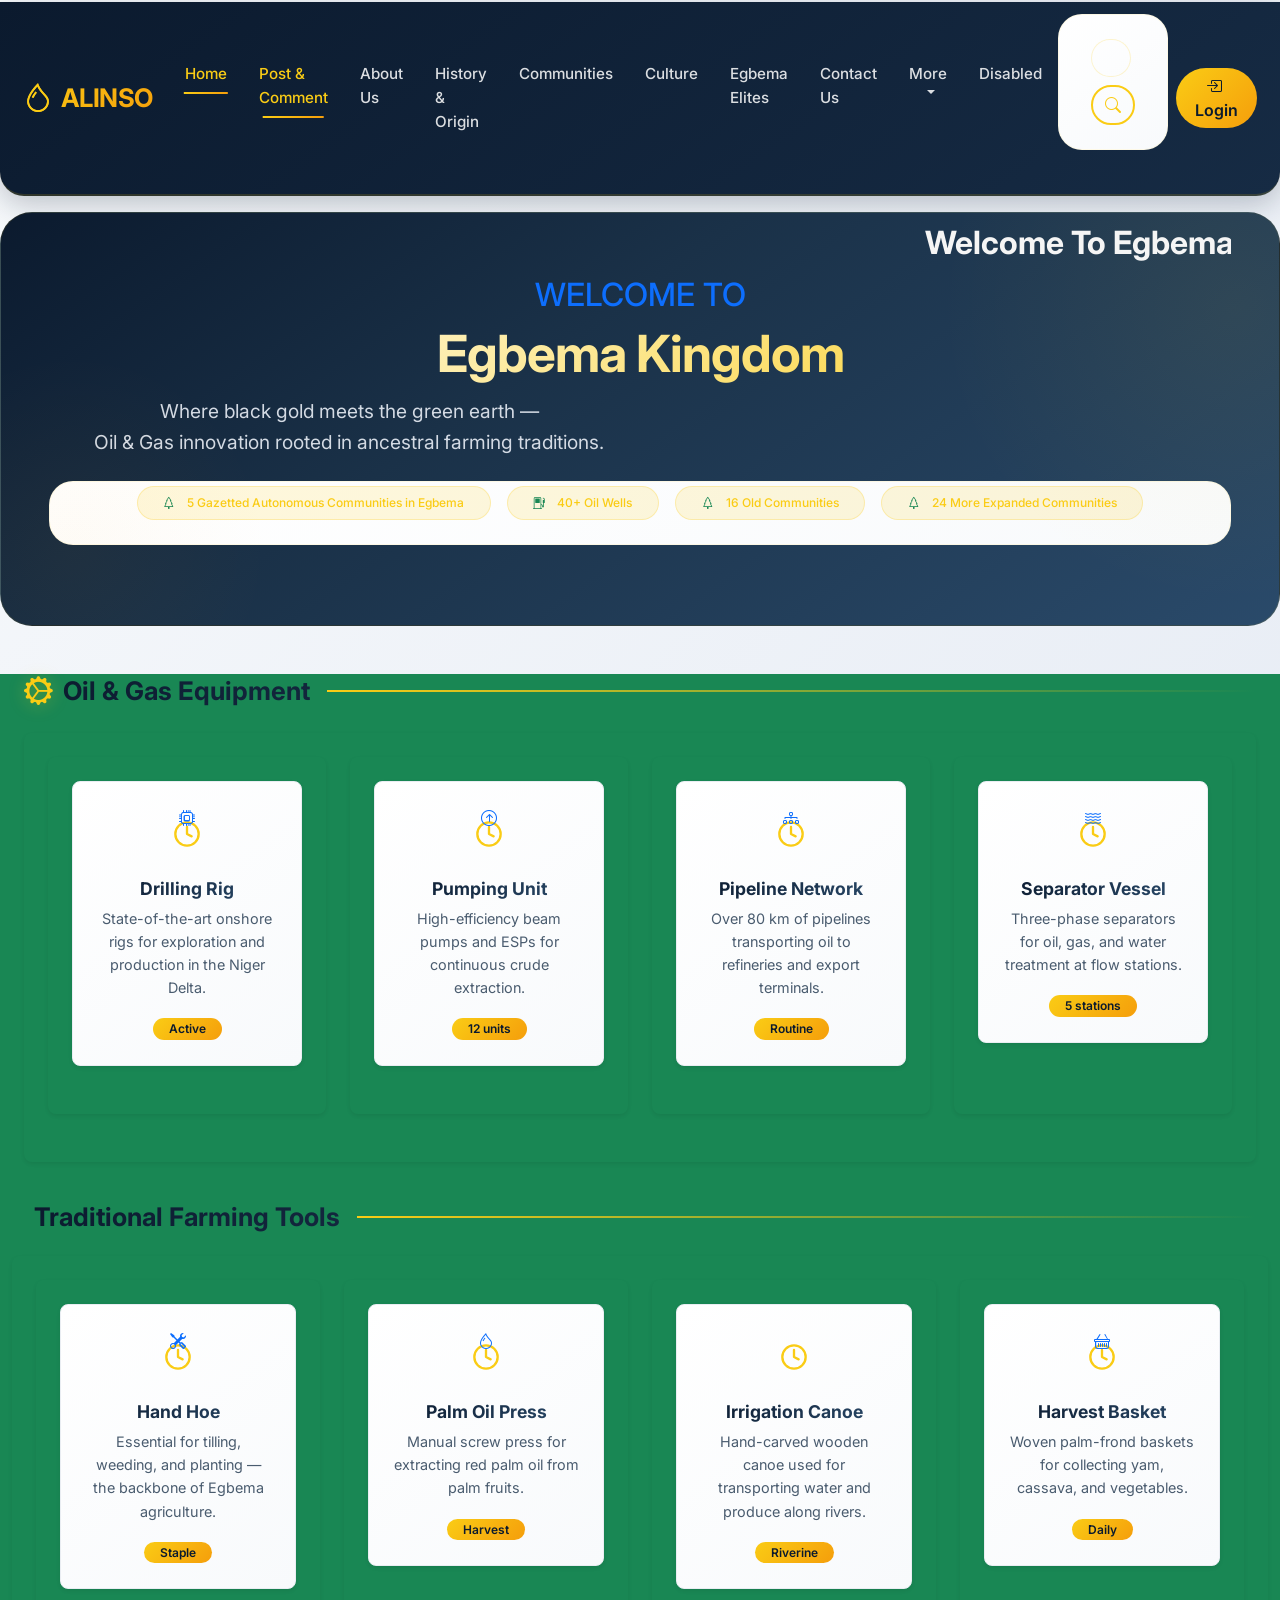
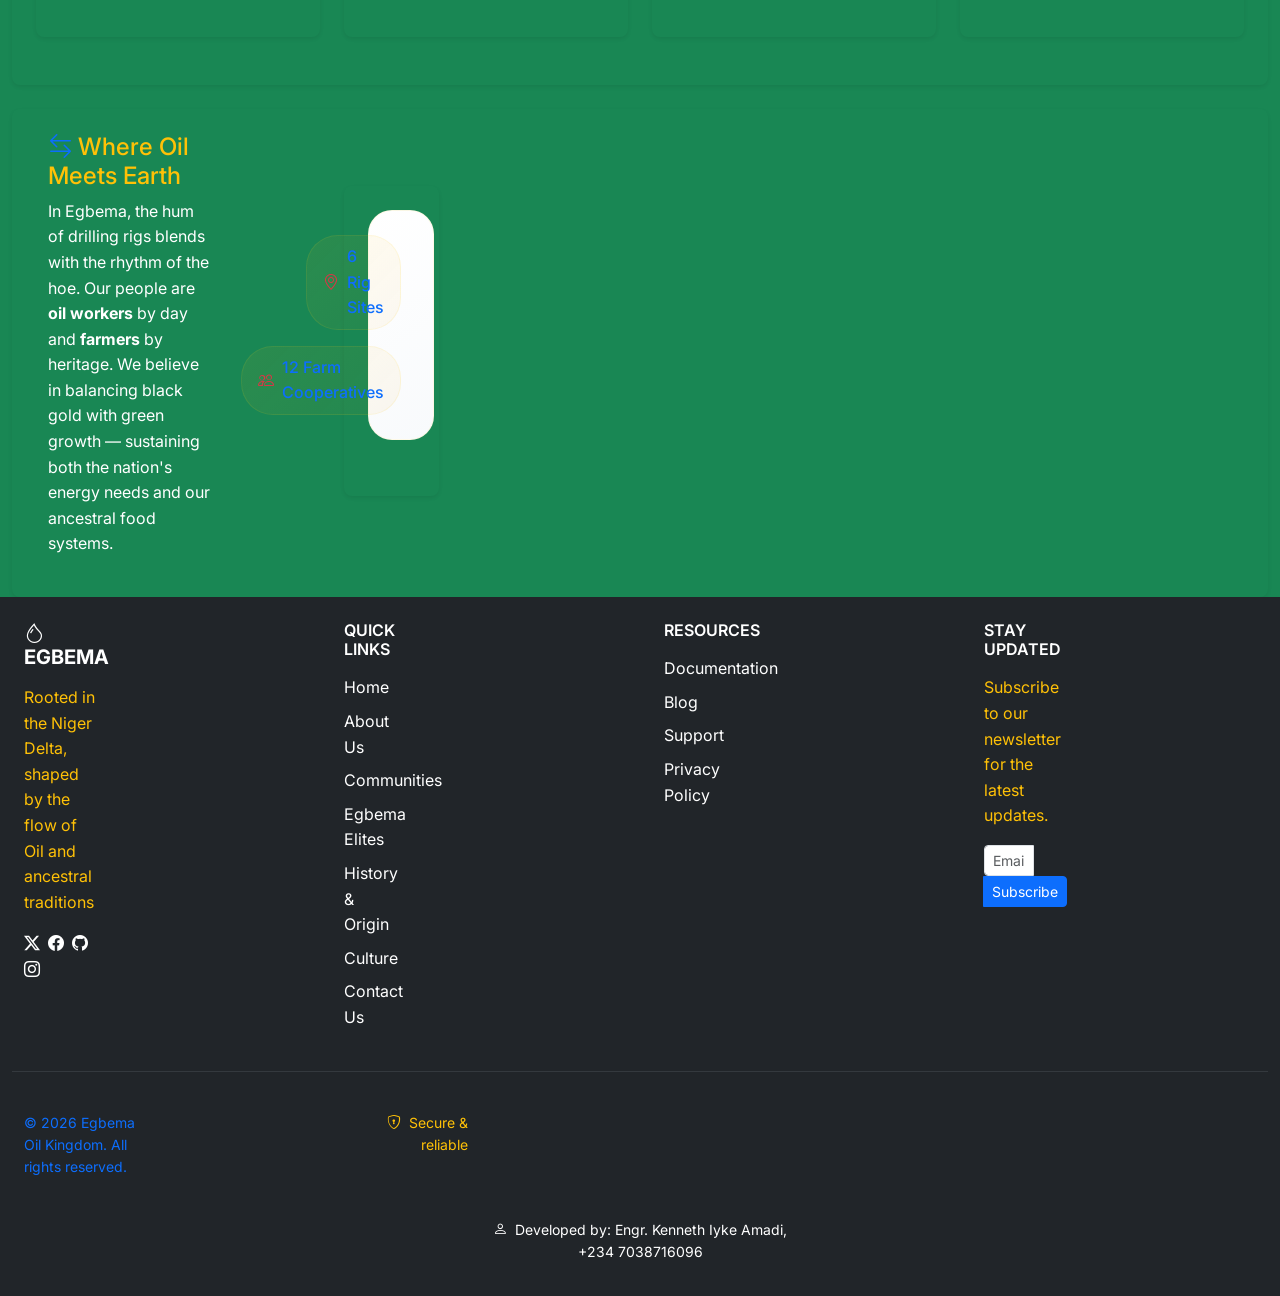
==== commit 6b7120a0: "feat: update footer links to include "About Us" and "Contact Us", and add external links for documen" ====
--- a/html/index.html
+++ b/html/index.html
@@ -204,9 +204,9 @@
             <div class="col-md-3">
                 <h6 class="text-uppercase fw-semibold mb-3">Resources</h6>
                 <ul class="list-unstyled">
-                    <li class="mb-2"><a href="#" class="footer-link">Documentation</a></li>
+                    <li class="mb-2"><a href="https://kenesmond.blogspot.com" class="footer-link">Documentation</a></li>
                     <li class="mb-2"><a href="https://kenesmond.blogspot.com" class="footer-link">Blog</a></li>
-                    <li class="mb-2"><a href="#" class="footer-link">Support</a></li>
+                    <li class="mb-2"><a href="https://kenesmond.blogspot.com" class="footer-link">Support</a></li>
                     <li class="mb-2"><a href="#" class="footer-link">Privacy Policy</a></li>
                 </ul>
             </div>
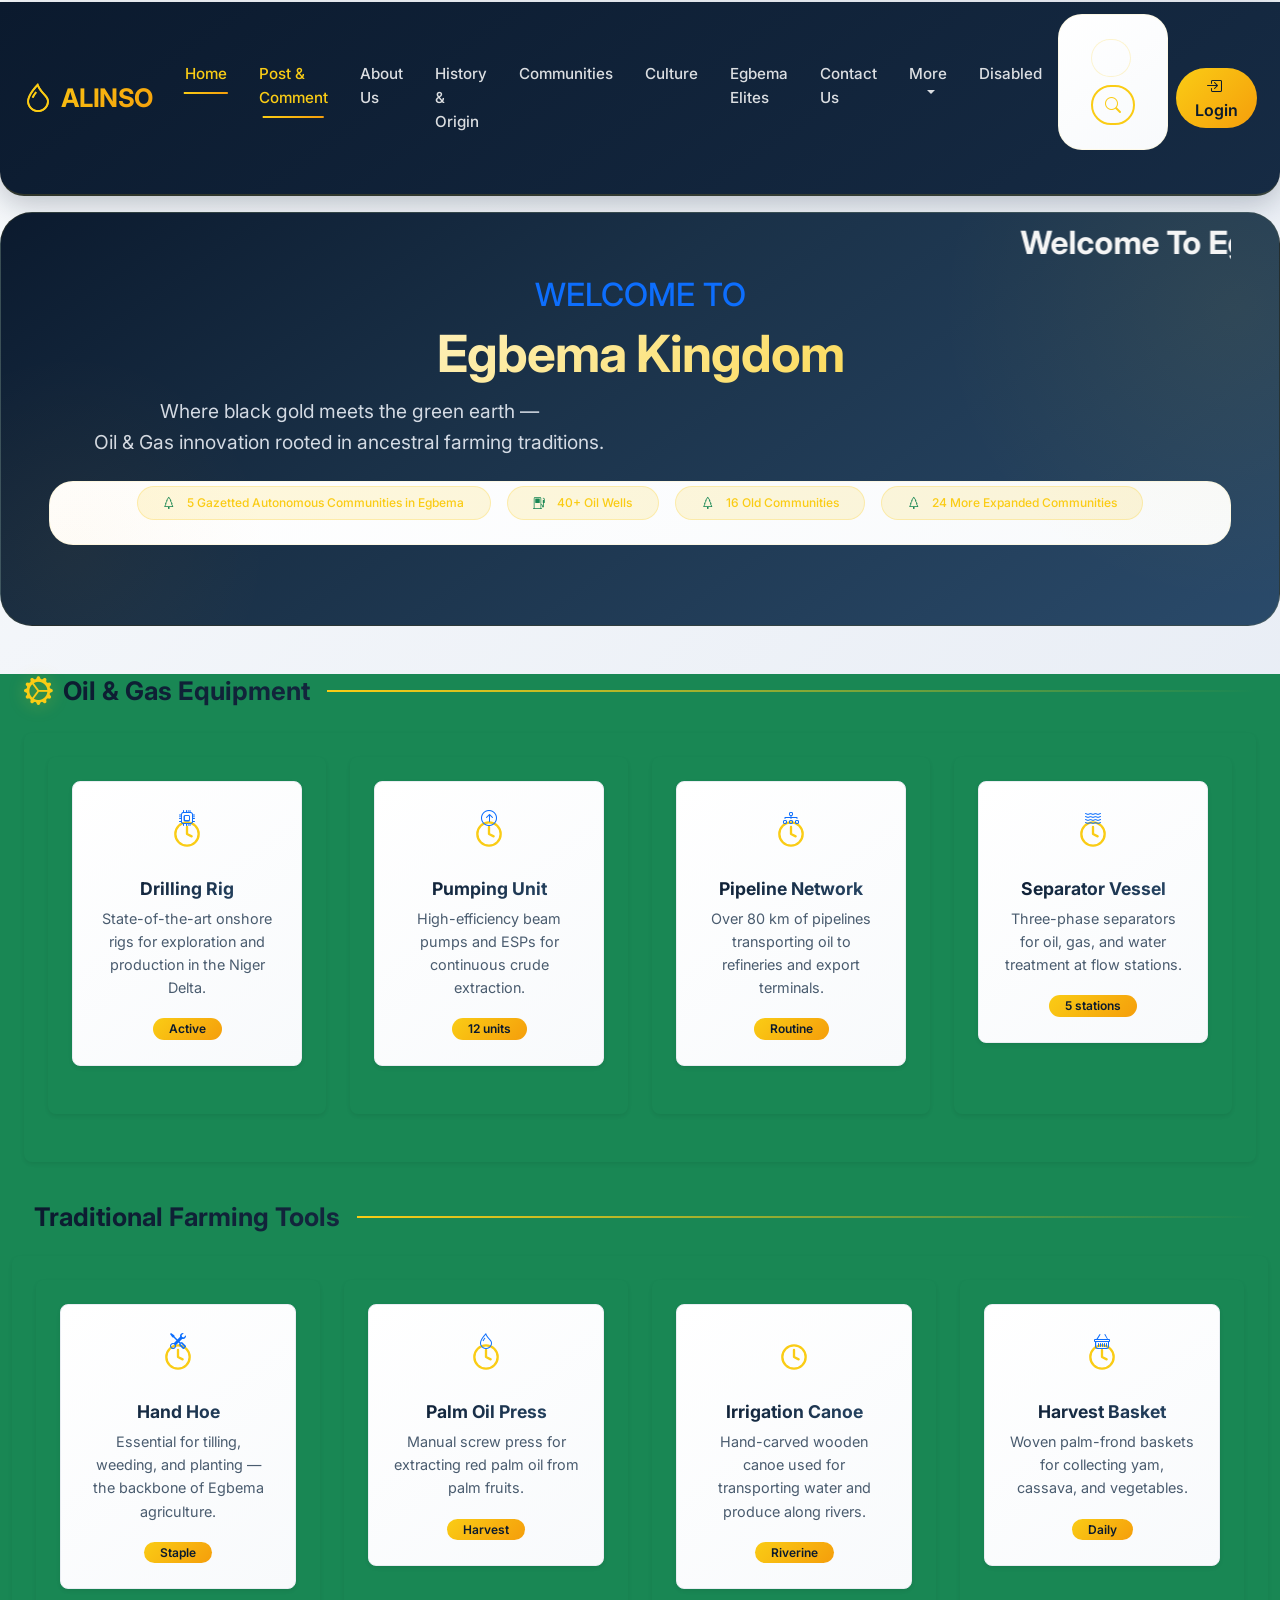
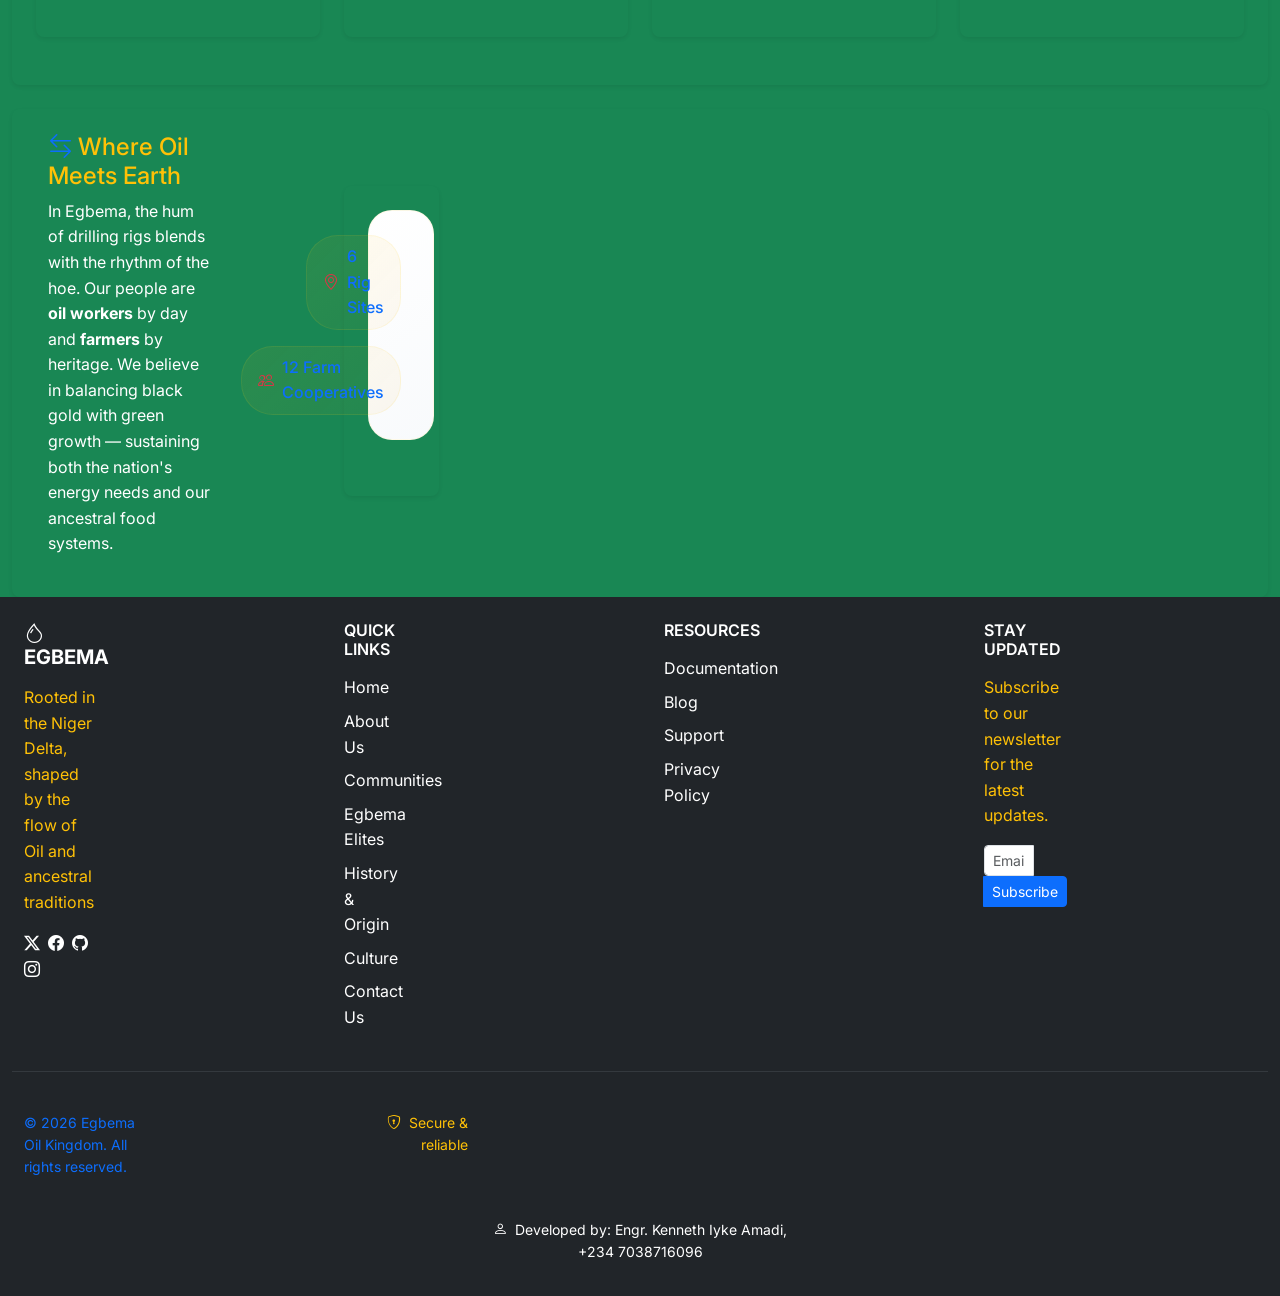
==== commit 0616695e: "style: update navbar brand color to text-warning across multiple HTML files" ====
--- a/html/index.html
+++ b/html/index.html
@@ -19,7 +19,7 @@
     <!-- ===== NAVBAR ===== -->
     <nav class="navbar bg-dark navbar-expand-lg navbar-dark">
         <div class="container-fluid px-4">
-            <a class="navbar-brand" href="index.html">
+            <a class="navbar-brand text-warning" href="index.html">
                 <i class="bi bi-droplet text-primary"></i>ALINSO
             </a>
             <button class="navbar-toggler" type="button" data-bs-toggle="collapse" data-bs-target="#navbarMain" 
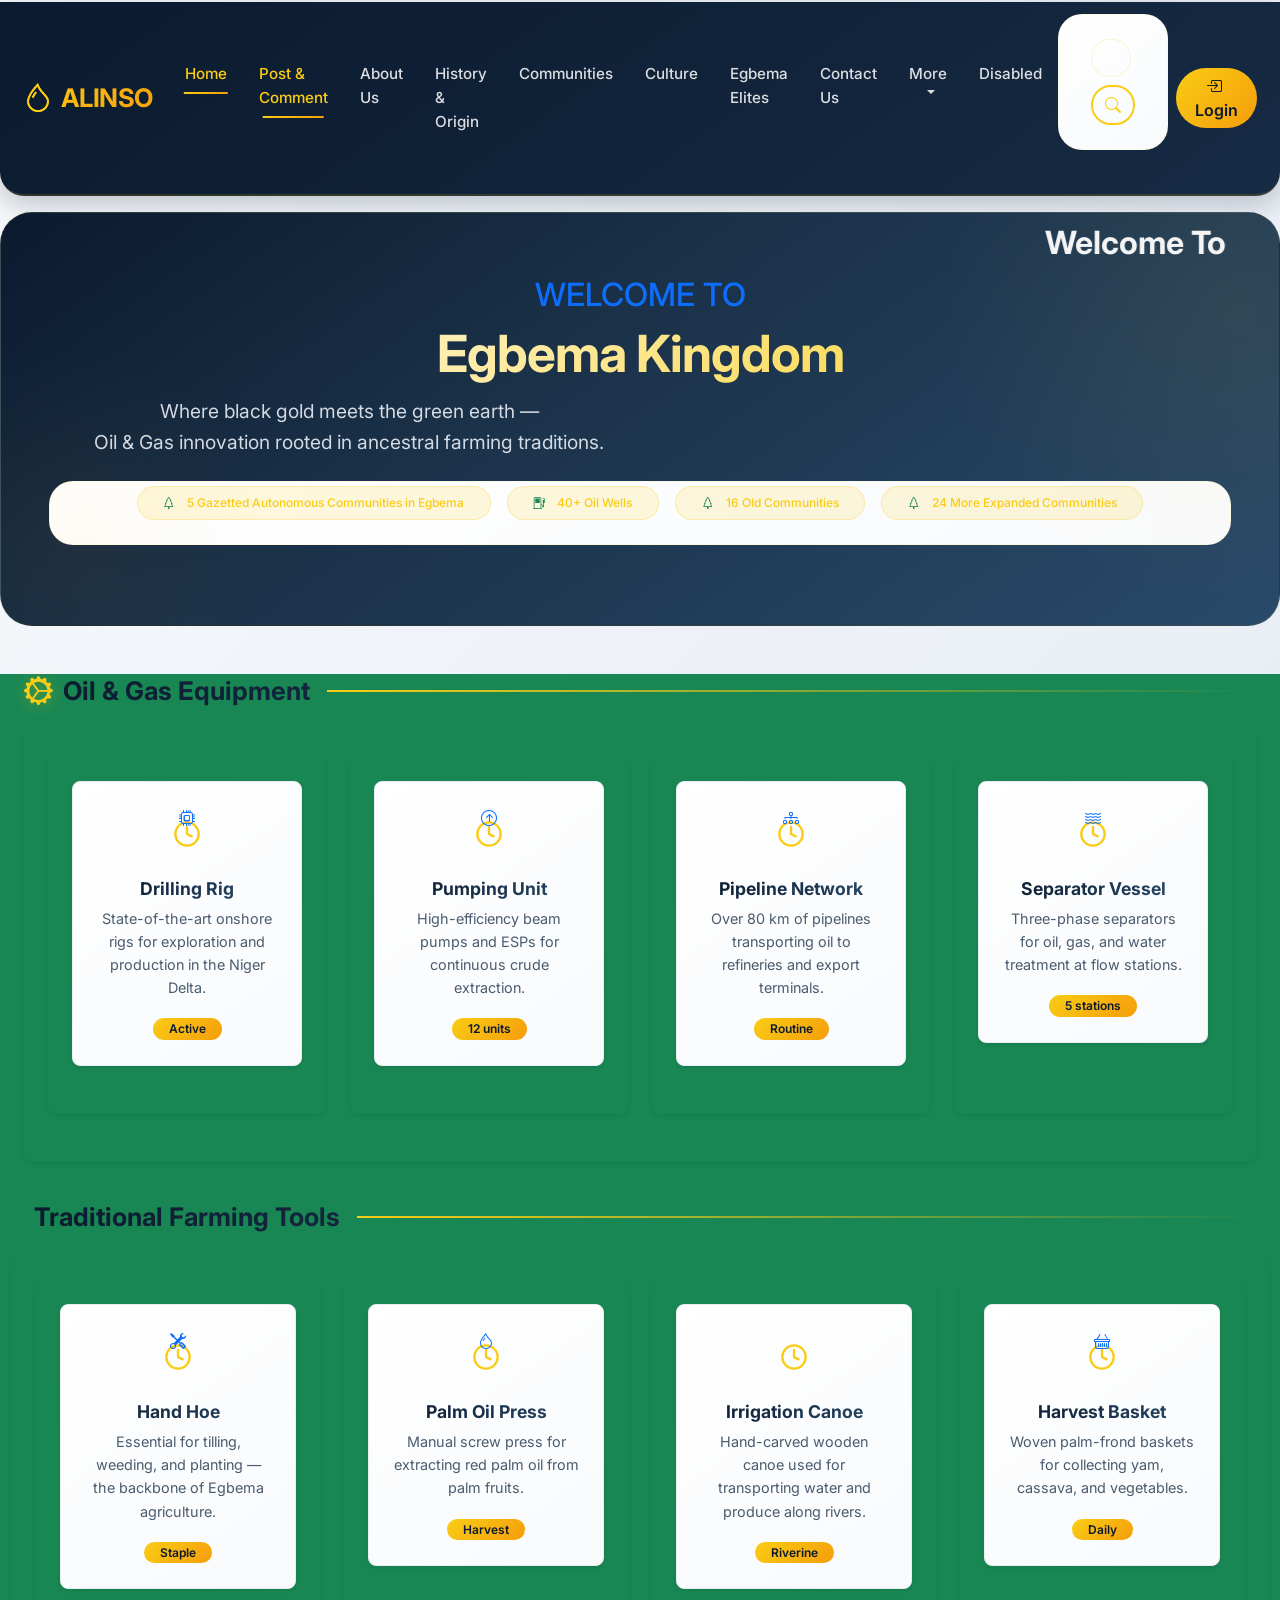
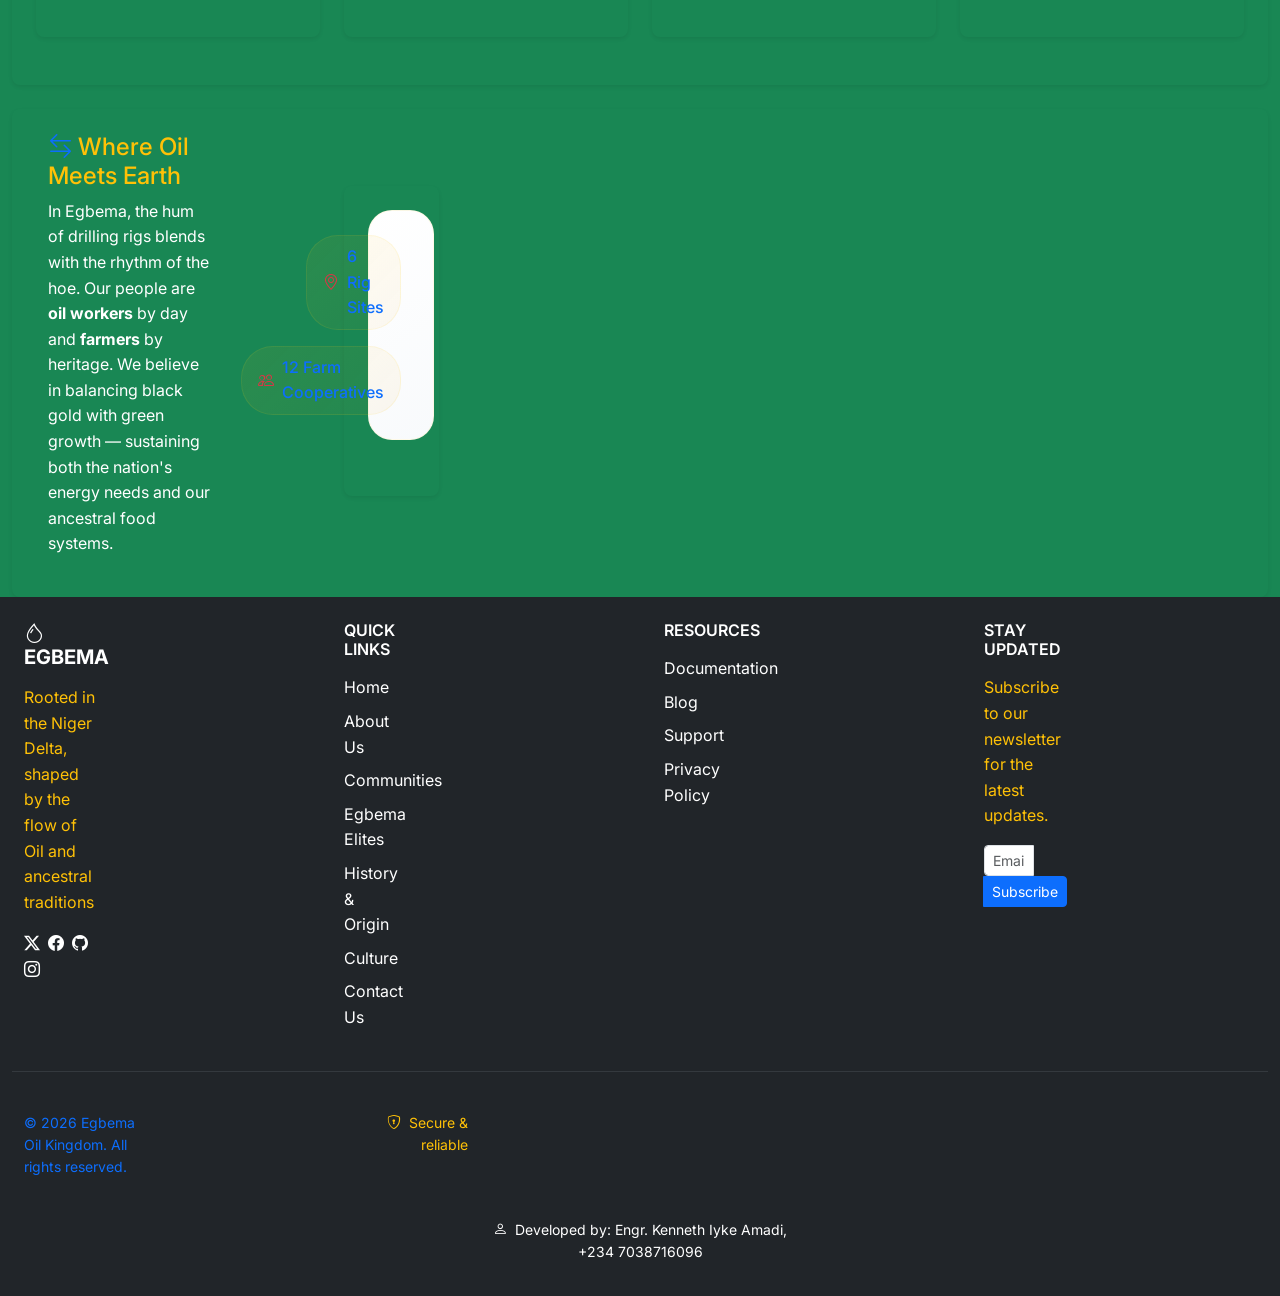
==== commit c647e3d2: "style: update stat numbers to use text-success class for improved visibility" ====
--- a/html/index.html
+++ b/html/index.html
@@ -29,7 +29,7 @@
             <div class="collapse navbar-collapse" id="navbarMain">
                 <ul class="navbar-nav me-auto mb-2 mb-lg-0">
                     <li class="nav-item"><a class="nav-link active" href="index.html">Home</a></li>
-                    <li class="nav-item"><a class="nav-link active" href="https://kenesmond.blogspot.com">Post & Comment</a></li>
+                    <li class="nav-item text-warning"><a class="nav-link active" href="https://kenesmond.blogspot.com">Post & Comment</a></li>
                     <li class="nav-item"><a class="nav-link" href="about.html">About Us</a></li>
                     <li class="nav-item"><a class="nav-link" href="history.html">History & Origin</a></li>
                     <li class="nav-item"><a class="nav-link" href="community.html">Communities</a></li>
